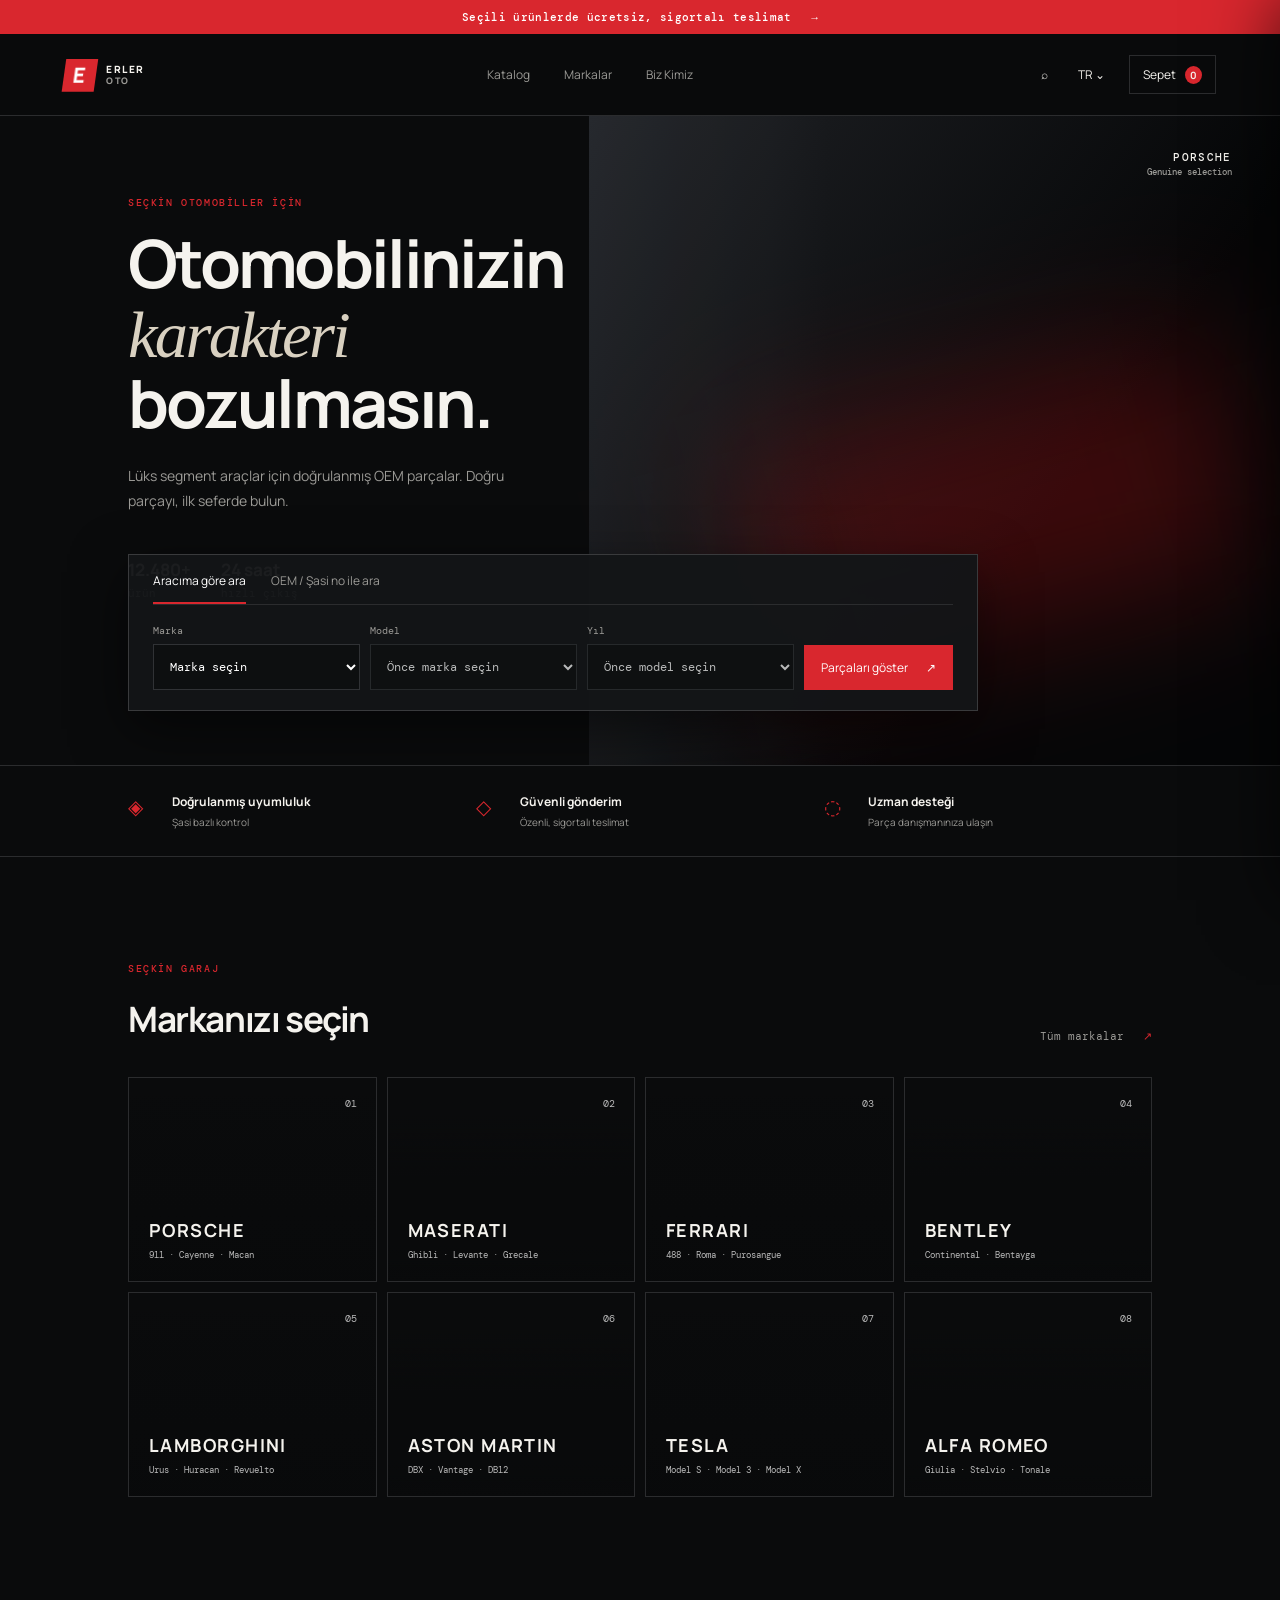
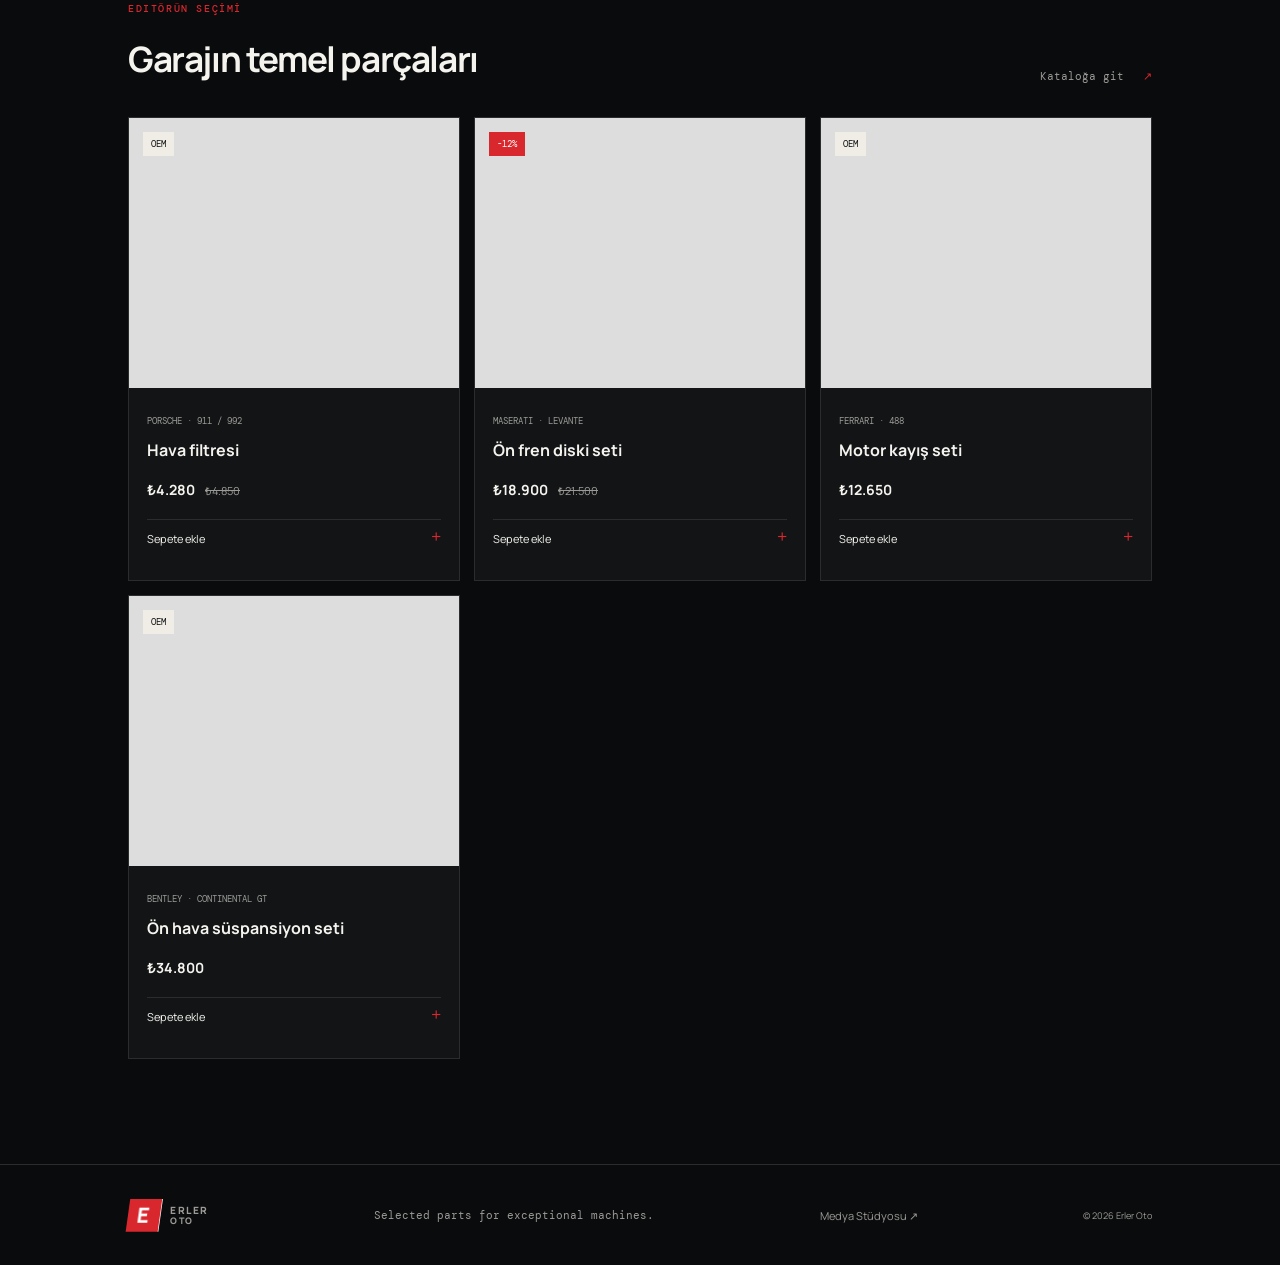
==== index.html @ f6315b4c "Initial Erler Oto website" ====
<!doctype html>
<html lang="tr">
<head>
  <meta charset="utf-8">
  <meta name="viewport" content="width=device-width, initial-scale=1">
  <title>Erler Oto | Lüks Yedek Parça</title>
  <meta name="description" content="Porsche, Maserati ve seçkin otomobiller için orijinal ve uyumlu yedek parçalar.">
  <link rel="icon" href="data:,">
  <link rel="preconnect" href="https://fonts.googleapis.com">
  <link rel="preconnect" href="https://fonts.gstatic.com" crossorigin>
  <link href="https://fonts.googleapis.com/css2?family=DM+Mono:wght@400;500&family=Manrope:wght@400;500;600;700;800&display=swap" rel="stylesheet">
  <link rel="stylesheet" href="styles.css">
</head>
<body>
  <div class="announcement">Seçili ürünlerde ücretsiz, sigortalı teslimat <span>→</span></div>
  <header class="site-header">
    <a class="logo" href="#top" aria-label="Erler Oto ana sayfa"><span>E</span><strong>ERLER<br><em>OTO</em></strong></a>
    <nav class="main-nav" aria-label="Ana menü">
      <a href="#catalog" data-page="catalog">Katalog</a><a href="#brands" data-page="brands">Markalar</a><a href="#why" data-page="about">Biz Kimiz</a>
    </nav>
    <div class="header-actions"><button class="icon-button" aria-label="Ara">⌕</button><button class="lang">TR <span>⌄</span></button><button class="cart" aria-label="Sepet">Sepet <b>0</b></button></div>
  </header>

  <main id="top">
    <section class="hero">
      <div class="hero-copy"><p class="eyebrow">SEÇKİN OTOMOBİLLER İÇİN</p><h1>Otomobilinizin<br><i>karakteri</i> bozulmasın.</h1><p class="hero-text">Lüks segment araçlar için doğrulanmış OEM parçalar. Doğru parçayı, ilk seferde bulun.</p><div class="hero-meta"><span><strong>12.480+</strong> ürün</span><span><strong>24 saat</strong> hızlı çıkış</span></div></div>
      <div class="hero-visual"><div class="hero-glow"></div><div class="hero-label">PORSCHE<br><small>Genuine selection</small></div></div>
      <div class="hero-search" id="search-panel"><div class="search-tabs"><button class="active" data-tab="vehicle">Aracıma göre ara</button><button data-tab="code">OEM / Şasi no ile ara</button></div><form id="vehicle-form" class="search-form"><label>Marka<select id="brand-select"><option value="">Marka seçin</option><option value="porsche">Porsche</option><option value="maserati">Maserati</option><option value="ferrari">Ferrari</option><option value="lamborghini">Lamborghini</option><option value="bentley">Bentley</option><option value="aston-martin">Aston Martin</option></select></label><label>Model<select id="model-select" disabled><option value="">Önce marka seçin</option></select></label><label>Yıl<select id="year-select" disabled><option value="">Önce model seçin</option></select></label><button class="primary" type="submit">Parçaları göster <span>↗</span></button></form><form id="code-form" class="search-form hidden"><label class="wide">OEM kodu veya şasi numarası<input placeholder="Örn. 9A1 615 123 A" autocomplete="off"></label><button class="primary" type="submit">Ara <span>↗</span></button></form><p class="form-message" aria-live="polite"></p></div>
    </section>

    <section class="trust-strip" id="why"><div><span class="trust-icon">◈</span><strong>Doğrulanmış uyumluluk</strong><small>Şasi bazlı kontrol</small></div><div><span class="trust-icon">◇</span><strong>Güvenli gönderim</strong><small>Özenli, sigortalı teslimat</small></div><div><span class="trust-icon">◌</span><strong>Uzman desteği</strong><small>Parça danışmanınıza ulaşın</small></div></section>

    <section class="section" id="brands"><div class="section-head"><div><p class="eyebrow">SEÇKİN GARAJ</p><h2>Markanızı seçin</h2></div><a class="text-link" href="#brands" data-page="brands">Tüm markalar <span>↗</span></a></div><div class="brand-grid"><a class="brand-card porsche" data-brand="porsche" href="#search-panel"><span>01</span><strong>PORSCHE</strong><small>911 · Cayenne · Macan</small></a><a class="brand-card maserati" data-brand="maserati" href="#search-panel"><span>02</span><strong>MASERATI</strong><small>Ghibli · Levante · Grecale</small></a><a class="brand-card ferrari" data-brand="ferrari" href="#search-panel"><span>03</span><strong>FERRARI</strong><small>488 · Roma · Purosangue</small></a><a class="brand-card bentley" data-brand="bentley" href="#search-panel"><span>04</span><strong>BENTLEY</strong><small>Continental · Bentayga</small></a><a class="brand-card lamborghini" data-brand="lamborghini" href="#search-panel"><span>05</span><strong>LAMBORGHINI</strong><small>Urus · Huracan · Revuelto</small></a><a class="brand-card aston-martin" data-brand="aston-martin" href="#search-panel"><span>06</span><strong>ASTON MARTIN</strong><small>DBX · Vantage · DB12</small></a><a class="brand-card tesla" data-brand="tesla" href="#search-panel"><span>07</span><strong>TESLA</strong><small>Model S · Model 3 · Model X</small></a><a class="brand-card alfa-romeo" data-brand="alfa-romeo" href="#search-panel"><span>08</span><strong>ALFA ROMEO</strong><small>Giulia · Stelvio · Tonale</small></a></div></section>

    <section class="section products" id="catalog"><div class="section-head"><div><p class="eyebrow">EDITÖRÜN SEÇİMİ</p><h2>Garajın temel parçaları</h2></div><a class="text-link" href="#catalog" data-page="catalog">Kataloğa git <span>↗</span></a></div><div class="product-grid"><article class="product-card" data-brand="porsche"><div class="product-image image-filter"><span class="product-tag">OEM</span></div><div class="product-info"><small>PORSCHE · 911 / 992</small><h3>Hava filtresi</h3><strong>₺4.280 <del>₺4.850</del></strong></div></article><article class="product-card" data-brand="maserati"><div class="product-image image-disc"><span class="product-tag sale">-12%</span></div><div class="product-info"><small>MASERATI · LEVANTE</small><h3>Ön fren diski seti</h3><strong>₺18.900 <del>₺21.500</del></strong></div></article><article class="product-card" data-brand="ferrari"><div class="product-image image-belt"><span class="product-tag">OEM</span></div><div class="product-info"><small>FERRARI · 488</small><h3>Motor kayış seti</h3><strong>₺12.650</strong></div></article><article class="product-card" data-brand="bentley"><div class="product-image image-bentley"><span class="product-tag">OEM</span></div><div class="product-info"><small>BENTLEY · CONTINENTAL GT</small><h3>Ön hava süspansiyon seti</h3><strong>₺34.800</strong></div></article></div></section>
  </main>
  <section class="page-view" id="page-view" aria-hidden="true"></section>
  <aside class="cart-drawer" aria-label="Sepet özeti" aria-hidden="true"><div class="drawer-head"><div><p class="eyebrow">SİPARİŞİNİZ</p><h2>Sepetiniz</h2></div><button class="close-cart" type="button" aria-label="Sepeti kapat">×</button></div><div class="cart-items"></div><div class="cart-empty">Sepetiniz henüz boş.</div><div class="cart-total"><span>Toplam</span><strong>₺0</strong></div><button class="checkout" type="button">Ödemeye geç <span>↗</span></button></aside>
  <div class="product-modal" aria-hidden="true"><div class="product-modal-card"><button class="close-modal" type="button" aria-label="Ürün detayını kapat">×</button><p class="eyebrow">ÜRÜN DETAYI</p><h2 class="modal-name"></h2><p class="modal-fit">OEM uyumlu · Şasi bazlı doğrulama</p><strong class="modal-price"></strong><button class="modal-add" type="button">Sepete ekle <span>+</span></button></div></div>
  <footer><a class="logo" href="#top"><span>E</span><strong>ERLER<br><em>OTO</em></strong></a><p>Selected parts for exceptional machines.</p><a href="fal-ai-studio.html">Medya Stüdyosu ↗</a><small>© 2026 Erler Oto</small></footer>
  <script src="script.js"></script>
</body>
</html>
---- styles.css ----
.media-studio{max-width:1180px;margin:0 auto;padding:110px 7vw 90px}.studio-intro{max-width:650px;margin-bottom:55px}.studio-intro h1{font-size:clamp(50px,7vw,90px);line-height:1;letter-spacing:-.06em;margin:0 0 25px}.studio-intro h1 i{font-family:Georgia,serif;font-weight:400;color:var(--warm)}.studio-intro>p:last-child{color:var(--muted);font-size:15px;line-height:1.8}.media-form{display:grid;grid-template-columns:1fr 1fr;gap:18px;padding:25px 0;border-top:1px solid var(--line);border-bottom:1px solid var(--line)}.media-form label{display:grid;gap:8px;color:var(--muted);font:10px 'DM Mono',monospace}.media-form label:nth-of-type(3){grid-column:1 / -1}.media-form select,.media-form input{background:#0d0f10;color:#fff;border:1px solid #303235;padding:14px;outline:none;font-size:12px}.media-form select:focus,.media-form input:focus{border-color:var(--red)}.media-form .primary{width:max-content}.generation-result{margin-top:55px;min-height:280px;border:1px solid var(--line);padding:25px;background:var(--surface)}.result-placeholder{color:var(--muted);font:11px 'DM Mono',monospace;min-height:190px;display:grid;place-items:center;text-align:center}.result-placeholder img{max-width:100%;max-height:500px;object-fit:contain}.result-placeholder p{color:var(--muted);font:10px 'DM Mono',monospace;line-height:1.7}@media(max-width:800px){.media-studio{padding:75px 6vw}.media-form{grid-template-columns:1fr}.media-form label:nth-of-type(3){grid-column:auto}.media-form .primary{width:100%}}
 .checkout-layout{display:grid;grid-template-columns:minmax(280px,560px) 260px;gap:70px;margin-top:55px}.checkout-form{display:grid;gap:18px}.checkout-form label{display:grid;gap:8px;color:var(--muted);font:10px 'DM Mono',monospace}.checkout-form input,.checkout-form textarea{width:100%;background:#0d0f10;color:#fff;border:1px solid #303235;padding:14px;outline:none;font:12px Manrope}.checkout-form textarea{min-height:125px;resize:vertical}.checkout-form input:focus,.checkout-form textarea:focus{border-color:var(--red)}.checkout-note{border-top:1px solid var(--line);padding-top:18px;color:var(--muted);font:11px 'DM Mono',monospace;line-height:1.7}.checkout-note strong{color:var(--ink);font:700 14px Manrope}.checkout-sum{display:block;margin-top:35px;font-size:18px!important}@media(max-width:800px){.checkout-layout{grid-template-columns:1fr;gap:35px}}
 .bentley:before{background-image:linear-gradient(0deg,#070809,transparent),url('https://images.unsplash.com/photo-1584345604476-8ec5e12e42dd?auto=format&fit=crop&w=800&q=85')}.lamborghini:before{background-image:linear-gradient(0deg,#070809,transparent),url('https://images.unsplash.com/photo-1544829099-b9a0c07fad1a?auto=format&fit=crop&w=800&q=85')}.aston-martin:before{background-image:linear-gradient(0deg,#070809,transparent),url('https://images.unsplash.com/photo-1552519507-da3b142c6e3d?auto=format&fit=crop&w=800&q=85')}.tesla:before{background-image:linear-gradient(0deg,#070809,transparent),url('https://images.unsplash.com/photo-1560958089-b8a1929cea89?auto=format&fit=crop&w=800&q=85')}.alfa-romeo:before{background-image:linear-gradient(0deg,#070809,transparent),url('https://images.unsplash.com/photo-1614200187524-dc4b892acf16?auto=format&fit=crop&w=800&q=85')}.image-bentley{background-image:url('https://images.unsplash.com/photo-1584345604476-8ec5e12e42dd?auto=format&fit=crop&w=800&q=85')}
 .page-view{position:fixed;inset:0;z-index:4;overflow:auto;background:var(--bg);opacity:0;pointer-events:none;transform:translateY(18px);transition:opacity .3s ease,transform .3s ease}.page-view.open{opacity:1;pointer-events:auto;transform:translateY(0)}.page-inner{max-width:1180px;margin:0 auto;padding:130px 7vw 90px}.back-home{background:transparent;border:0;color:var(--muted);font:11px 'DM Mono',monospace;padding:0;margin-bottom:70px;cursor:pointer}.back-home:hover{color:#fff}.page-inner h1{font-size:clamp(50px,7vw,92px);line-height:1;letter-spacing:-.06em;margin:0 0 24px}.page-inner h1 i{font-family:Georgia,serif;font-weight:400;color:var(--warm)}.page-lead{max-width:540px;color:var(--muted);font-size:15px;line-height:1.8;margin-bottom:60px}.catalog-toolbar{display:flex;align-items:center;gap:20px;border-top:1px solid var(--line);border-bottom:1px solid var(--line);padding:18px 0;margin:60px 0 28px;font:11px 'DM Mono',monospace;color:var(--muted)}.catalog-toolbar strong{color:var(--ink);margin-right:auto;font:700 14px Manrope}.filter-button{background:transparent;border:1px solid var(--line);color:var(--ink);padding:10px 14px;cursor:pointer}.catalog-grid{padding-bottom:20px}.page-brands{grid-template-columns:repeat(2,1fr)}.about-page{min-height:100%}.about-stats{display:flex;gap:80px;border-top:1px solid var(--line);padding-top:30px}.about-stats strong{font-size:35px}.about-stats small{display:block;color:var(--muted);font:10px 'DM Mono',monospace;margin-top:10px}@media(max-width:800px){.page-inner{padding:100px 6vw 60px}.back-home{margin-bottom:55px}.catalog-toolbar{gap:10px;flex-wrap:wrap}.catalog-toolbar strong{width:100%}.page-brands{grid-template-columns:1fr}.about-stats{gap:28px}.about-stats strong{font-size:24px}}
 .product-modal{position:fixed;inset:0;z-index:6;display:grid;place-items:center;background:#000b;opacity:0;pointer-events:none;transition:opacity .25s}.product-modal.open{opacity:1;pointer-events:auto}.product-modal-card{position:relative;width:min(430px,88vw);padding:35px;background:#17191b;border:1px solid #4b4c4e;box-shadow:0 25px 80px #000}.product-modal-card h2{font-size:30px;margin:10px 0}.modal-fit{color:var(--muted);font:11px 'DM Mono',monospace}.modal-price{display:block;font-size:20px;margin:30px 0}.close-modal{position:absolute;right:20px;top:17px;background:transparent;border:0;color:var(--ink);font-size:26px;cursor:pointer}.modal-add{width:100%;padding:14px;background:var(--red);border:0;color:#fff;text-align:left;cursor:pointer}.modal-add span{float:right;font-size:18px}
 .remove-item{grid-column:2;background:transparent;border:0;color:var(--red);font:10px 'DM Mono',monospace;padding:5px 0;text-align:right;cursor:pointer}.remove-item:hover{color:#fff}
 .add-to-cart{display:flex;justify-content:space-between;width:100%;margin-top:19px;padding:11px 0;background:transparent;border:0;border-top:1px solid var(--line);color:var(--ink);font-size:11px;text-align:left;cursor:pointer}.add-to-cart span{color:var(--red);font-size:18px;line-height:10px}.cart-drawer{position:fixed;z-index:5;right:0;top:0;height:100vh;width:min(420px,92vw);padding:35px 30px;background:#151719;border-left:1px solid #414244;box-shadow:-20px 0 70px #000b;transform:translateX(105%);transition:transform .35s ease}.cart-drawer.open{transform:translateX(0)}.drawer-head{display:flex;align-items:start;justify-content:space-between;border-bottom:1px solid var(--line);padding-bottom:20px}.drawer-head h2{margin:0;font-size:28px}.drawer-head .eyebrow{margin-bottom:10px}.close-cart{background:transparent;border:0;color:var(--ink);font-size:28px;cursor:pointer}.cart-items{display:grid;gap:0}.cart-item{display:flex;justify-content:space-between;gap:15px;padding:18px 0;border-bottom:1px solid var(--line);font-size:12px}.cart-item strong{white-space:nowrap}.cart-empty{color:var(--muted);font:11px 'DM Mono',monospace;padding:32px 0}.cart-total{display:flex;justify-content:space-between;border-top:1px solid #555;margin-top:28px;padding-top:20px;font-size:13px}.cart-total strong{font-size:18px}.checkout{width:100%;margin-top:22px;padding:15px;background:var(--red);border:0;color:#fff;text-align:left;cursor:pointer;font-size:12px}.checkout span{float:right;font-size:16px}
:root{--ink:#f5f3ee;--muted:#9b9a96;--line:#2b2c2e;--red:#d9272e;--bg:#0a0b0c;--surface:#121416;--warm:#d9d1c1}*{box-sizing:border-box}html{scroll-behavior:smooth}body{margin:0;background:var(--bg);color:var(--ink);font-family:Manrope, sans-serif}a{color:inherit;text-decoration:none}button,select,input{font:inherit}.announcement{background:var(--red);color:#fff;text-align:center;font:500 11px 'DM Mono',monospace;letter-spacing:.03em;padding:10px}.announcement span{margin-left:12px}.site-header{height:82px;display:flex;align-items:center;justify-content:space-between;padding:0 5vw;border-bottom:1px solid var(--line);position:sticky;top:0;background:rgba(10,11,12,.92);backdrop-filter:blur(14px);z-index:3}.logo{display:flex;align-items:center;gap:10px;font-size:10px;line-height:1.05;letter-spacing:.16em}.logo>span{display:grid;place-items:center;width:32px;height:32px;background:var(--red);font:800 21px Manrope;color:white;transform:skew(-8deg)}.logo strong{font-weight:800}.logo em{font-style:normal;color:var(--muted);font-size:9px}.main-nav{display:flex;gap:34px;color:var(--muted);font-size:12px}.main-nav a:hover,.text-link:hover{color:#fff}.header-actions{display:flex;align-items:center;gap:18px;font-size:12px}.icon-button,.lang{background:transparent;border:0;color:var(--ink);cursor:pointer}.cart{background:transparent;border:1px solid var(--line);color:var(--ink);padding:10px 13px;cursor:pointer}.cart b{background:var(--red);border-radius:50%;font-size:10px;margin-left:7px;padding:2px 5px}.hero{min-height:650px;display:grid;grid-template-columns:46% 54%;position:relative;overflow:hidden;border-bottom:1px solid var(--line)}.hero-copy{align-self:center;padding:70px 4vw 155px 10vw;z-index:1}.eyebrow{font:500 10px 'DM Mono',monospace;letter-spacing:.16em;color:var(--red);margin:0 0 20px}.hero h1{font-size:clamp(44px,5.2vw,78px);line-height:1.03;letter-spacing:-.04em;margin:0 0 25px;font-weight:700}.hero h1 i{font-family:Georgia,serif;font-weight:400;color:var(--warm)}.hero-text{max-width:390px;color:var(--muted);font-size:14px;line-height:1.8}.hero-meta{display:flex;gap:30px;margin-top:45px;font:11px 'DM Mono',monospace;color:var(--muted)}.hero-meta strong{display:block;color:var(--ink);font:700 17px Manrope;margin-bottom:5px}.hero-visual{background:linear-gradient(125deg,#202226,#050607 65%);position:relative;min-height:500px}.hero-visual:after{content:'';position:absolute;inset:0;background:linear-gradient(90deg,var(--bg),transparent 35%),url('https://images.unsplash.com/photo-1503376780353-7e6692767b70?auto=format&fit=crop&w=1400&q=85') center/cover;mix-blend-mode:screen;opacity:.7}.hero-glow{position:absolute;width:500px;height:250px;right:5%;bottom:20%;background:rgba(202,19,24,.28);filter:blur(70px);transform:rotate(-15deg)}.hero-label{position:absolute;z-index:1;top:34px;right:7%;font:500 11px 'DM Mono',monospace;letter-spacing:.12em;text-align:right}.hero-label small{color:var(--muted);font-size:9px;letter-spacing:0}.hero-search{position:absolute;z-index:2;left:10vw;bottom:54px;width:min(850px,80vw);background:rgba(19,21,23,.96);border:1px solid #393a3c;padding:0 24px 20px;box-shadow:0 18px 55px #0008}.search-tabs{display:flex;gap:25px;border-bottom:1px solid var(--line);margin-bottom:19px}.search-tabs button{background:transparent;border:0;border-bottom:2px solid transparent;color:var(--muted);padding:17px 0 13px;font-size:12px;cursor:pointer}.search-tabs button.active{border-color:var(--red);color:#fff}.search-form{display:flex;gap:10px;align-items:end}.search-form label{display:grid;gap:7px;color:var(--muted);font:10px 'DM Mono',monospace;flex:1}.search-form select,.search-form input{background:#0d0f10;color:#fff;border:1px solid #303235;padding:13px 12px;outline:none;font-size:12px}.search-form select:focus,.search-form input:focus{border-color:var(--red)}.search-form .wide{flex:1}.primary{border:0;background:var(--red);color:#fff;padding:14px 17px;font-size:12px;cursor:pointer;white-space:nowrap}.primary:hover{background:#ee353d}.primary span{margin-left:16px}.hidden{display:none}.form-message{position:absolute;bottom:2px;left:24px;color:var(--red);font:10px 'DM Mono',monospace}.trust-strip{display:grid;grid-template-columns:repeat(3,1fr);border-bottom:1px solid var(--line);padding:27px 10vw;gap:20px}.trust-strip>div{display:grid;grid-template-columns:34px 1fr;column-gap:10px}.trust-icon{grid-row:span 2;color:var(--red);font-size:20px}.trust-strip strong{font-size:12px}.trust-strip small{color:var(--muted);font-size:10px;margin-top:5px}.section{padding:105px 10vw}.section-head{display:flex;justify-content:space-between;align-items:end;margin-bottom:34px}.section h2{font-size:35px;letter-spacing:-.04em;margin:0}.text-link{font:11px 'DM Mono',monospace;color:var(--muted)}.text-link span{color:var(--red);margin-left:12px}.brand-grid{display:grid;grid-template-columns:repeat(4,1fr);gap:10px}.brand-card{height:205px;padding:20px;display:flex;flex-direction:column;justify-content:end;position:relative;overflow:hidden;border:1px solid var(--line);transition:transform .3s,border-color .3s}.brand-card:hover{transform:translateY(-5px);border-color:#777}.brand-card:before{content:'';position:absolute;inset:0;background-position:center;background-size:cover;opacity:.5;transition:transform .5s}.brand-card:hover:before{transform:scale(1.06)}.brand-card>*{position:relative}.brand-card span{position:absolute;top:19px;right:19px;font:10px 'DM Mono',monospace;color:#bbb}.brand-card strong{font-size:18px;letter-spacing:.08em}.brand-card small{font:9px 'DM Mono',monospace;color:#bbb;margin-top:7px}.porsche:before{background-image:linear-gradient(0deg,#070809,transparent),url('https://images.unsplash.com/photo-1611651338412-8403fa6e3599?auto=format&fit=crop&w=800&q=80')}.maserati:before{background-image:linear-gradient(0deg,#070809,transparent),url('https://images.unsplash.com/photo-1553440569-bcc63803a83d?auto=format&fit=crop&w=800&q=80')}.ferrari:before{background-image:linear-gradient(0deg,#070809,transparent),url('https://images.unsplash.com/photo-1592198084033-aade902d1aae?auto=format&fit=crop&w=800&q=80')}.bentley:before{background-image:linear-gradient(0deg,#070809,transparent),url('https://images.unsplash.com/photo-1563720223185-11003d516935?auto=format&fit=crop&w=800&q=80')}.products{padding-top:0}.product-grid{display:grid;grid-template-columns:repeat(3,1fr);gap:14px}.product-card{background:var(--surface);border:1px solid var(--line)}.product-image{height:270px;position:relative;background:#ddd center/cover}.image-filter{background-image:url('https://images.unsplash.com/photo-1635784063384-2d79c4be0c27?auto=format&fit=crop&w=800&q=80')}.image-disc{background-image:url('https://images.unsplash.com/photo-1486006920555-c77dcf18193c?auto=format&fit=crop&w=800&q=80')}.image-belt{background-image:url('https://images.unsplash.com/photo-1503736334956-4c8f8e92946d?auto=format&fit=crop&w=800&q=80')}.product-tag{position:absolute;top:14px;left:14px;background:#f0ede6;color:#111;padding:6px 8px;font:9px 'DM Mono',monospace}.product-tag.sale{background:var(--red);color:#fff}.product-info{padding:19px 18px 23px}.product-info small{font:9px 'DM Mono',monospace;color:var(--muted)}.product-info h3{font-size:16px;margin:10px 0 17px}.product-info strong{font-size:14px}.product-info del{color:var(--muted);font-size:11px;margin-left:7px;font-weight:400}footer{border-top:1px solid var(--line);display:flex;align-items:center;justify-content:space-between;padding:32px 10vw;color:var(--muted);font-size:11px}footer p{font:11px 'DM Mono',monospace}@media(max-width:800px){.main-nav{display:none}.site-header{padding:0 6vw}.hero{display:block;min-height:780px}.hero-visual{height:350px}.hero-copy{padding:70px 8vw 30px}.hero-search{left:6vw;bottom:30px;width:88vw}.search-form{flex-wrap:wrap}.search-form label{min-width:30%}.search-form .primary{width:100%}.trust-strip{padding:25px 6vw;grid-template-columns:1fr;gap:18px}.section{padding:70px 6vw}.section-head{align-items:start;gap:15px}.section h2{font-size:28px}.brand-grid{grid-template-columns:1fr 1fr}.brand-card{height:175px}.product-grid{grid-template-columns:1fr}.product-image{height:240px}footer{padding:28px 6vw;display:grid;gap:18px}.header-actions{gap:8px}.lang{display:none}}
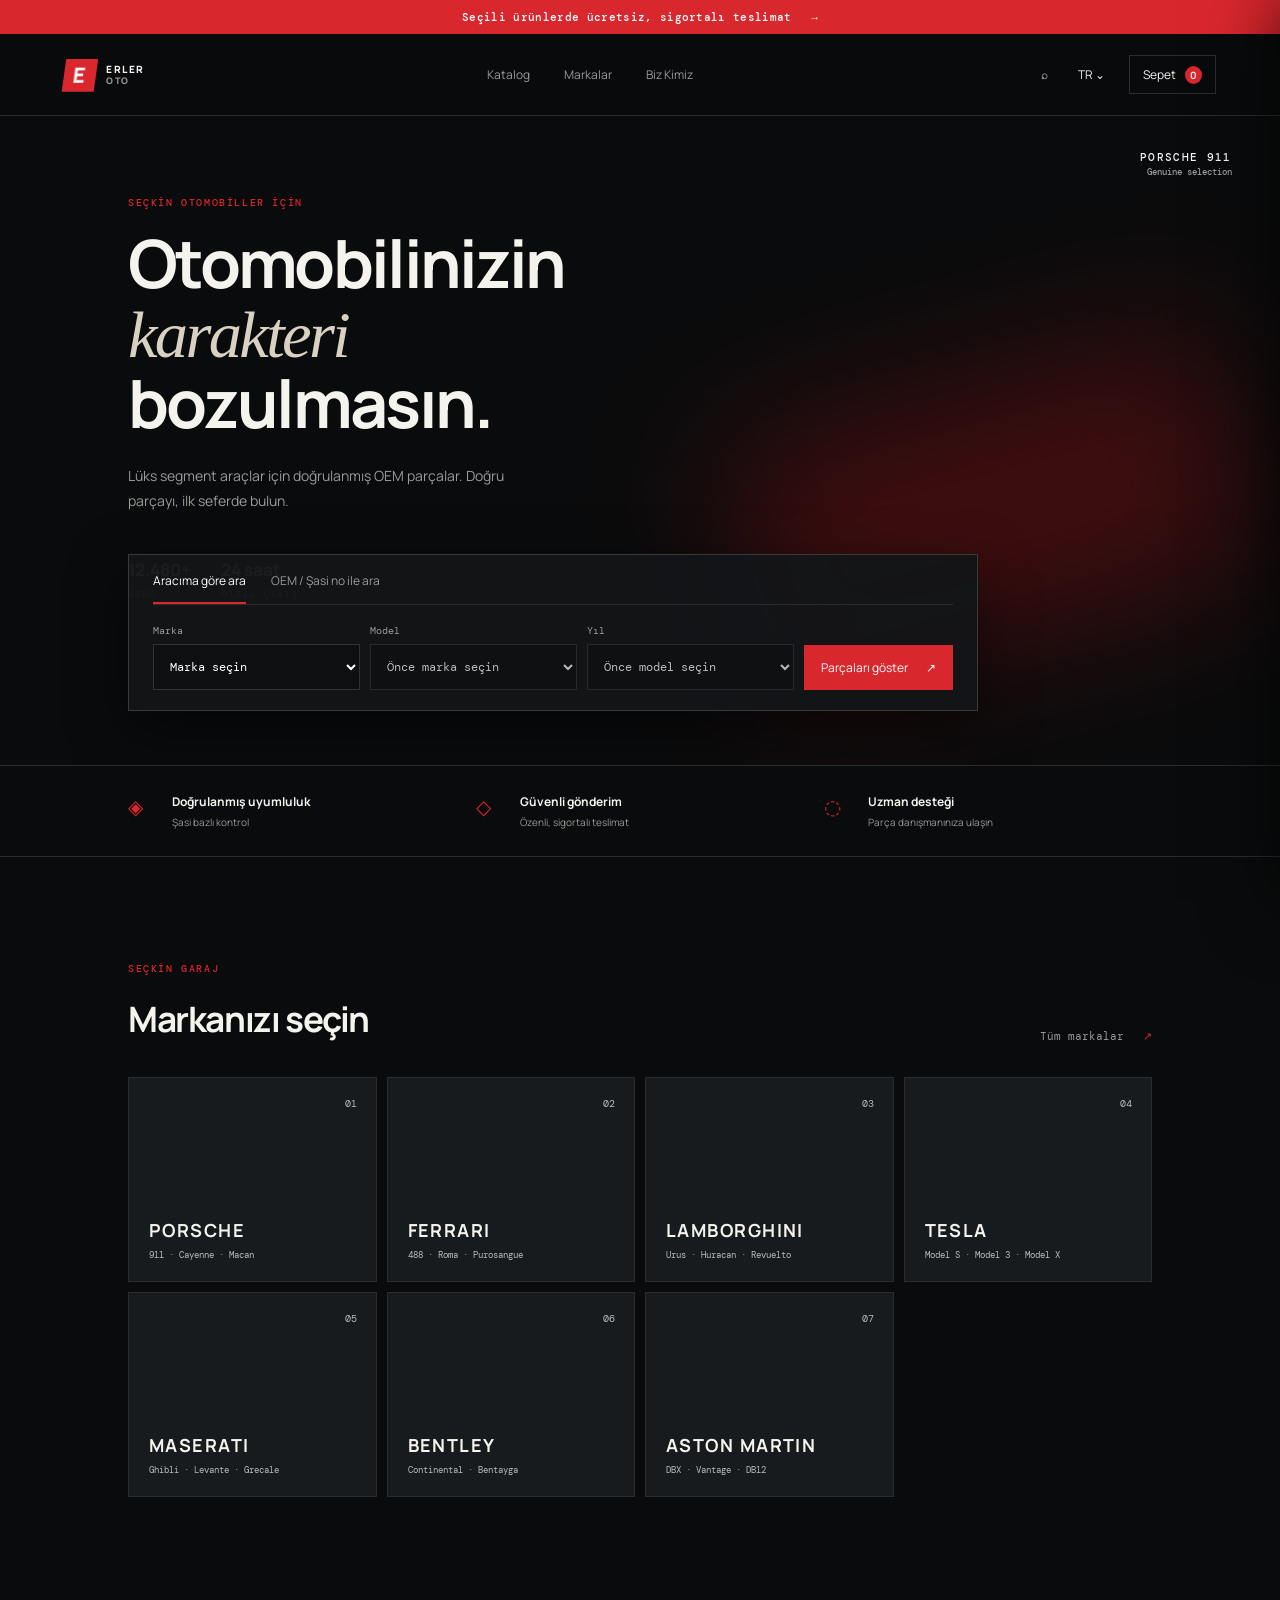
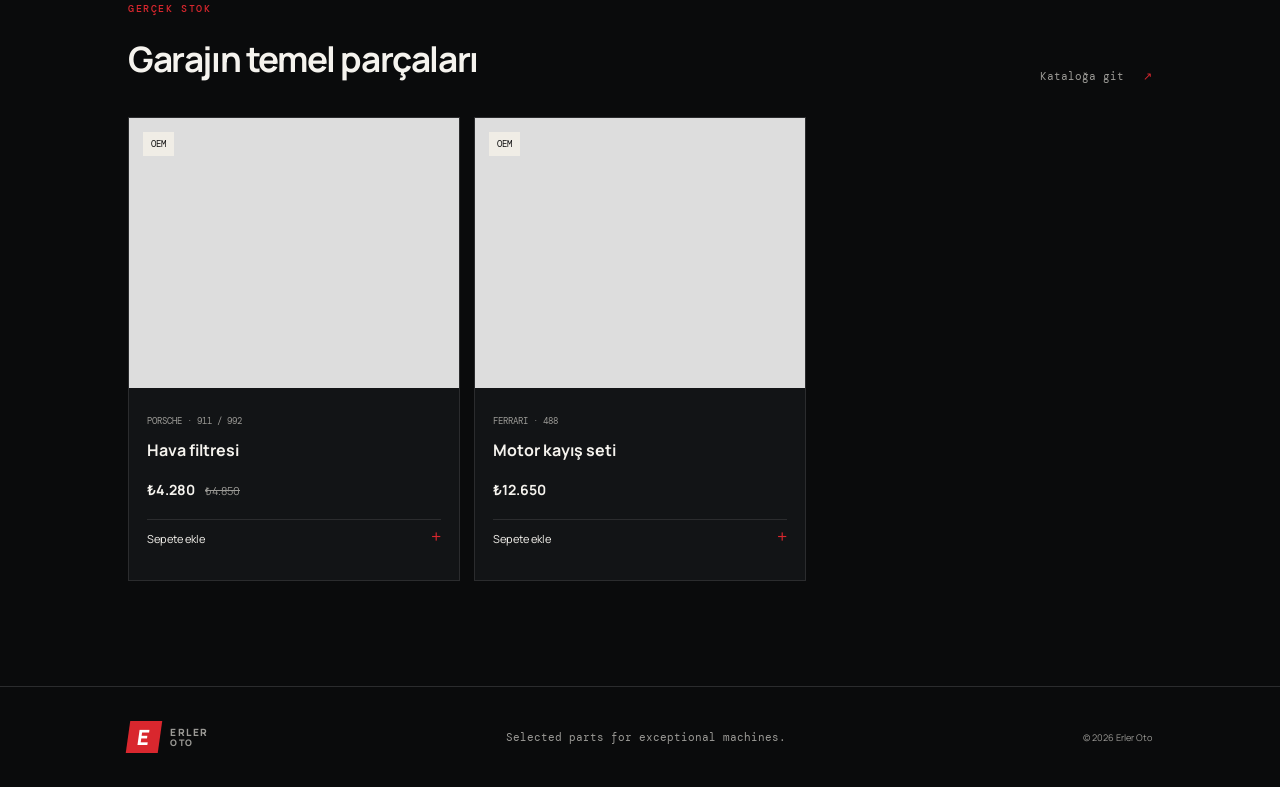
==== commit d6839554: "Update approved vehicle media and catalog" ====
--- a/index.html
+++ b/index.html
@@ -24,20 +24,20 @@
   <main id="top">
     <section class="hero">
       <div class="hero-copy"><p class="eyebrow">SEÇKİN OTOMOBİLLER İÇİN</p><h1>Otomobilinizin<br><i>karakteri</i> bozulmasın.</h1><p class="hero-text">Lüks segment araçlar için doğrulanmış OEM parçalar. Doğru parçayı, ilk seferde bulun.</p><div class="hero-meta"><span><strong>12.480+</strong> ürün</span><span><strong>24 saat</strong> hızlı çıkış</span></div></div>
-      <div class="hero-visual"><div class="hero-glow"></div><div class="hero-label">PORSCHE<br><small>Genuine selection</small></div></div>
-      <div class="hero-search" id="search-panel"><div class="search-tabs"><button class="active" data-tab="vehicle">Aracıma göre ara</button><button data-tab="code">OEM / Şasi no ile ara</button></div><form id="vehicle-form" class="search-form"><label>Marka<select id="brand-select"><option value="">Marka seçin</option><option value="porsche">Porsche</option><option value="maserati">Maserati</option><option value="ferrari">Ferrari</option><option value="lamborghini">Lamborghini</option><option value="bentley">Bentley</option><option value="aston-martin">Aston Martin</option></select></label><label>Model<select id="model-select" disabled><option value="">Önce marka seçin</option></select></label><label>Yıl<select id="year-select" disabled><option value="">Önce model seçin</option></select></label><button class="primary" type="submit">Parçaları göster <span>↗</span></button></form><form id="code-form" class="search-form hidden"><label class="wide">OEM kodu veya şasi numarası<input placeholder="Örn. 9A1 615 123 A" autocomplete="off"></label><button class="primary" type="submit">Ara <span>↗</span></button></form><p class="form-message" aria-live="polite"></p></div>
+      <div class="hero-visual vehicle-media" data-media="assets/vehicles/porsche-911.jpg" data-media-label="Porsche 911 görseli"><div class="hero-glow"></div><div class="hero-label">PORSCHE 911<br><small>Genuine selection</small></div></div>
+      <div class="hero-search" id="search-panel"><div class="search-tabs"><button class="active" data-tab="vehicle">Aracıma göre ara</button><button data-tab="code">OEM / Şasi no ile ara</button></div><form id="vehicle-form" class="search-form"><label>Marka<select id="brand-select"><option value="">Marka seçin</option><option value="porsche">Porsche</option><option value="ferrari">Ferrari</option><option value="lamborghini">Lamborghini</option><option value="tesla">Tesla</option><option value="maserati">Maserati</option><option value="bentley">Bentley</option><option value="aston-martin">Aston Martin</option></select></label><label>Model<select id="model-select" disabled><option value="">Önce marka seçin</option></select></label><label>Yıl<select id="year-select" disabled><option value="">Önce model seçin</option></select></label><button class="primary" type="submit">Parçaları göster <span>↗</span></button></form><form id="code-form" class="search-form hidden"><label class="wide">OEM kodu veya şasi numarası<input placeholder="Örn. 9A1 615 123 A" autocomplete="off"></label><button class="primary" type="submit">Ara <span>↗</span></button></form><p class="form-message" aria-live="polite"></p></div>
     </section>
 
     <section class="trust-strip" id="why"><div><span class="trust-icon">◈</span><strong>Doğrulanmış uyumluluk</strong><small>Şasi bazlı kontrol</small></div><div><span class="trust-icon">◇</span><strong>Güvenli gönderim</strong><small>Özenli, sigortalı teslimat</small></div><div><span class="trust-icon">◌</span><strong>Uzman desteği</strong><small>Parça danışmanınıza ulaşın</small></div></section>
 
-    <section class="section" id="brands"><div class="section-head"><div><p class="eyebrow">SEÇKİN GARAJ</p><h2>Markanızı seçin</h2></div><a class="text-link" href="#brands" data-page="brands">Tüm markalar <span>↗</span></a></div><div class="brand-grid"><a class="brand-card porsche" data-brand="porsche" href="#search-panel"><span>01</span><strong>PORSCHE</strong><small>911 · Cayenne · Macan</small></a><a class="brand-card maserati" data-brand="maserati" href="#search-panel"><span>02</span><strong>MASERATI</strong><small>Ghibli · Levante · Grecale</small></a><a class="brand-card ferrari" data-brand="ferrari" href="#search-panel"><span>03</span><strong>FERRARI</strong><small>488 · Roma · Purosangue</small></a><a class="brand-card bentley" data-brand="bentley" href="#search-panel"><span>04</span><strong>BENTLEY</strong><small>Continental · Bentayga</small></a><a class="brand-card lamborghini" data-brand="lamborghini" href="#search-panel"><span>05</span><strong>LAMBORGHINI</strong><small>Urus · Huracan · Revuelto</small></a><a class="brand-card aston-martin" data-brand="aston-martin" href="#search-panel"><span>06</span><strong>ASTON MARTIN</strong><small>DBX · Vantage · DB12</small></a><a class="brand-card tesla" data-brand="tesla" href="#search-panel"><span>07</span><strong>TESLA</strong><small>Model S · Model 3 · Model X</small></a><a class="brand-card alfa-romeo" data-brand="alfa-romeo" href="#search-panel"><span>08</span><strong>ALFA ROMEO</strong><small>Giulia · Stelvio · Tonale</small></a></div></section>
+    <section class="section" id="brands"><div class="section-head"><div><p class="eyebrow">SEÇKİN GARAJ</p><h2>Markanızı seçin</h2></div><a class="text-link" href="#brands" data-page="brands">Tüm markalar <span>↗</span></a></div><div class="brand-grid"><a class="brand-card porsche vehicle-media" data-brand="porsche" data-media="assets/vehicles/porsche-911.jpg" data-media-label="Porsche araç görseli" href="#search-panel"><span>01</span><strong>PORSCHE</strong><small>911 · Cayenne · Macan</small></a><a class="brand-card ferrari vehicle-media" data-brand="ferrari" data-media="assets/vehicles/ferrari-488.jpg" data-media-label="Ferrari araç görseli" href="#search-panel"><span>02</span><strong>FERRARI</strong><small>488 · Roma · Purosangue</small></a><a class="brand-card lamborghini vehicle-media" data-brand="lamborghini" data-media="assets/vehicles/lamborghini-urus.jpg" data-media-label="Lamborghini araç görseli" href="#search-panel"><span>03</span><strong>LAMBORGHINI</strong><small>Urus · Huracan · Revuelto</small></a><a class="brand-card tesla vehicle-media" data-brand="tesla" data-media="assets/vehicles/tesla-model-s.jpg" data-media-label="Tesla araç görseli" href="#search-panel"><span>04</span><strong>TESLA</strong><small>Model S · Model 3 · Model X</small></a><a class="brand-card maserati vehicle-media" data-brand="maserati" data-media="https://images.unsplash.com/photo-1553440569-bcc63803a83d?auto=format&fit=crop&w=1200&q=85" data-media-label="Maserati Levante araç görseli" href="#search-panel"><span>05</span><strong>MASERATI</strong><small>Ghibli · Levante · Grecale</small></a><a class="brand-card bentley vehicle-media" data-brand="bentley" data-media="https://images.unsplash.com/photo-1563720223185-11003d516935?auto=format&fit=crop&w=1200&q=85" data-media-label="Bentley Continental GT araç görseli" href="#search-panel"><span>06</span><strong>BENTLEY</strong><small>Continental · Bentayga</small></a><a class="brand-card aston-martin vehicle-media" data-brand="aston-martin" data-media="https://images.unsplash.com/photo-1552519507-da3b142c6e3d?auto=format&fit=crop&w=1200&q=85" data-media-label="Aston Martin DBX araç görseli" href="#search-panel"><span>07</span><strong>ASTON MARTIN</strong><small>DBX · Vantage · DB12</small></a></div></section>
 
-    <section class="section products" id="catalog"><div class="section-head"><div><p class="eyebrow">EDITÖRÜN SEÇİMİ</p><h2>Garajın temel parçaları</h2></div><a class="text-link" href="#catalog" data-page="catalog">Kataloğa git <span>↗</span></a></div><div class="product-grid"><article class="product-card" data-brand="porsche"><div class="product-image image-filter"><span class="product-tag">OEM</span></div><div class="product-info"><small>PORSCHE · 911 / 992</small><h3>Hava filtresi</h3><strong>₺4.280 <del>₺4.850</del></strong></div></article><article class="product-card" data-brand="maserati"><div class="product-image image-disc"><span class="product-tag sale">-12%</span></div><div class="product-info"><small>MASERATI · LEVANTE</small><h3>Ön fren diski seti</h3><strong>₺18.900 <del>₺21.500</del></strong></div></article><article class="product-card" data-brand="ferrari"><div class="product-image image-belt"><span class="product-tag">OEM</span></div><div class="product-info"><small>FERRARI · 488</small><h3>Motor kayış seti</h3><strong>₺12.650</strong></div></article><article class="product-card" data-brand="bentley"><div class="product-image image-bentley"><span class="product-tag">OEM</span></div><div class="product-info"><small>BENTLEY · CONTINENTAL GT</small><h3>Ön hava süspansiyon seti</h3><strong>₺34.800</strong></div></article></div></section>
+    <section class="section products" id="catalog"><div class="section-head"><div><p class="eyebrow">GERÇEK STOK</p><h2>Garajın temel parçaları</h2></div><a class="text-link" href="#catalog" data-page="catalog">Kataloğa git <span>↗</span></a></div><div class="product-grid"><article class="product-card" data-brand="porsche"><div class="product-image part-media" data-media="assets/parts/porsche-911-air-filter.jpg" data-media-label="Porsche 911 hava filtresi görseli"><span class="product-tag">OEM</span></div><div class="product-info"><small>PORSCHE · 911 / 992</small><h3>Hava filtresi</h3><strong>₺4.280 <del>₺4.850</del></strong></div></article><article class="product-card" data-brand="ferrari"><div class="product-image part-media" data-media="assets/parts/ferrari-488-engine-belt-kit.jpg" data-media-label="Ferrari 488 motor kayış seti görseli"><span class="product-tag">OEM</span></div><div class="product-info"><small>FERRARI · 488</small><h3>Motor kayış seti</h3><strong>₺12.650</strong></div></article></div></section>
   </main>
   <section class="page-view" id="page-view" aria-hidden="true"></section>
   <aside class="cart-drawer" aria-label="Sepet özeti" aria-hidden="true"><div class="drawer-head"><div><p class="eyebrow">SİPARİŞİNİZ</p><h2>Sepetiniz</h2></div><button class="close-cart" type="button" aria-label="Sepeti kapat">×</button></div><div class="cart-items"></div><div class="cart-empty">Sepetiniz henüz boş.</div><div class="cart-total"><span>Toplam</span><strong>₺0</strong></div><button class="checkout" type="button">Ödemeye geç <span>↗</span></button></aside>
   <div class="product-modal" aria-hidden="true"><div class="product-modal-card"><button class="close-modal" type="button" aria-label="Ürün detayını kapat">×</button><p class="eyebrow">ÜRÜN DETAYI</p><h2 class="modal-name"></h2><p class="modal-fit">OEM uyumlu · Şasi bazlı doğrulama</p><strong class="modal-price"></strong><button class="modal-add" type="button">Sepete ekle <span>+</span></button></div></div>
-  <footer><a class="logo" href="#top"><span>E</span><strong>ERLER<br><em>OTO</em></strong></a><p>Selected parts for exceptional machines.</p><a href="fal-ai-studio.html">Medya Stüdyosu ↗</a><small>© 2026 Erler Oto</small></footer>
+  <footer><a class="logo" href="#top"><span>E</span><strong>ERLER<br><em>OTO</em></strong></a><p>Selected parts for exceptional machines.</p><small>© 2026 Erler Oto</small></footer>
   <script src="script.js"></script>
 </body>
 </html>
--- a/styles.css
+++ b/styles.css
@@ -1,3 +1,4 @@
+ .vehicle-media,.part-media{background-image:none!important;background-color:#181b1e;background-position:center;background-size:cover}.vehicle-media.media-ready,.part-media.media-ready{background-image:var(--media-image)!important}.vehicle-media:before{content:'';position:absolute;inset:0;z-index:0;background:linear-gradient(180deg,rgba(7,8,9,.12) 0%,rgba(7,8,9,.2) 42%,rgba(7,8,9,.94) 100%)!important;pointer-events:none}.vehicle-media>*{z-index:1}.media-missing:after,.media-missing:before{content:none!important;display:none!important}
  .media-studio{max-width:1180px;margin:0 auto;padding:110px 7vw 90px}.studio-intro{max-width:650px;margin-bottom:55px}.studio-intro h1{font-size:clamp(50px,7vw,90px);line-height:1;letter-spacing:-.06em;margin:0 0 25px}.studio-intro h1 i{font-family:Georgia,serif;font-weight:400;color:var(--warm)}.studio-intro>p:last-child{color:var(--muted);font-size:15px;line-height:1.8}.media-form{display:grid;grid-template-columns:1fr 1fr;gap:18px;padding:25px 0;border-top:1px solid var(--line);border-bottom:1px solid var(--line)}.media-form label{display:grid;gap:8px;color:var(--muted);font:10px 'DM Mono',monospace}.media-form label:nth-of-type(3){grid-column:1 / -1}.media-form select,.media-form input{background:#0d0f10;color:#fff;border:1px solid #303235;padding:14px;outline:none;font-size:12px}.media-form select:focus,.media-form input:focus{border-color:var(--red)}.media-form .primary{width:max-content}.generation-result{margin-top:55px;min-height:280px;border:1px solid var(--line);padding:25px;background:var(--surface)}.result-placeholder{color:var(--muted);font:11px 'DM Mono',monospace;min-height:190px;display:grid;place-items:center;text-align:center}.result-placeholder img{max-width:100%;max-height:500px;object-fit:contain}.result-placeholder p{color:var(--muted);font:10px 'DM Mono',monospace;line-height:1.7}@media(max-width:800px){.media-studio{padding:75px 6vw}.media-form{grid-template-columns:1fr}.media-form label:nth-of-type(3){grid-column:auto}.media-form .primary{width:100%}}
  .checkout-layout{display:grid;grid-template-columns:minmax(280px,560px) 260px;gap:70px;margin-top:55px}.checkout-form{display:grid;gap:18px}.checkout-form label{display:grid;gap:8px;color:var(--muted);font:10px 'DM Mono',monospace}.checkout-form input,.checkout-form textarea{width:100%;background:#0d0f10;color:#fff;border:1px solid #303235;padding:14px;outline:none;font:12px Manrope}.checkout-form textarea{min-height:125px;resize:vertical}.checkout-form input:focus,.checkout-form textarea:focus{border-color:var(--red)}.checkout-note{border-top:1px solid var(--line);padding-top:18px;color:var(--muted);font:11px 'DM Mono',monospace;line-height:1.7}.checkout-note strong{color:var(--ink);font:700 14px Manrope}.checkout-sum{display:block;margin-top:35px;font-size:18px!important}@media(max-width:800px){.checkout-layout{grid-template-columns:1fr;gap:35px}}
  .bentley:before{background-image:linear-gradient(0deg,#070809,transparent),url('https://images.unsplash.com/photo-1584345604476-8ec5e12e42dd?auto=format&fit=crop&w=800&q=85')}.lamborghini:before{background-image:linear-gradient(0deg,#070809,transparent),url('https://images.unsplash.com/photo-1544829099-b9a0c07fad1a?auto=format&fit=crop&w=800&q=85')}.aston-martin:before{background-image:linear-gradient(0deg,#070809,transparent),url('https://images.unsplash.com/photo-1552519507-da3b142c6e3d?auto=format&fit=crop&w=800&q=85')}.tesla:before{background-image:linear-gradient(0deg,#070809,transparent),url('https://images.unsplash.com/photo-1560958089-b8a1929cea89?auto=format&fit=crop&w=800&q=85')}.alfa-romeo:before{background-image:linear-gradient(0deg,#070809,transparent),url('https://images.unsplash.com/photo-1614200187524-dc4b892acf16?auto=format&fit=crop&w=800&q=85')}.image-bentley{background-image:url('https://images.unsplash.com/photo-1584345604476-8ec5e12e42dd?auto=format&fit=crop&w=800&q=85')}
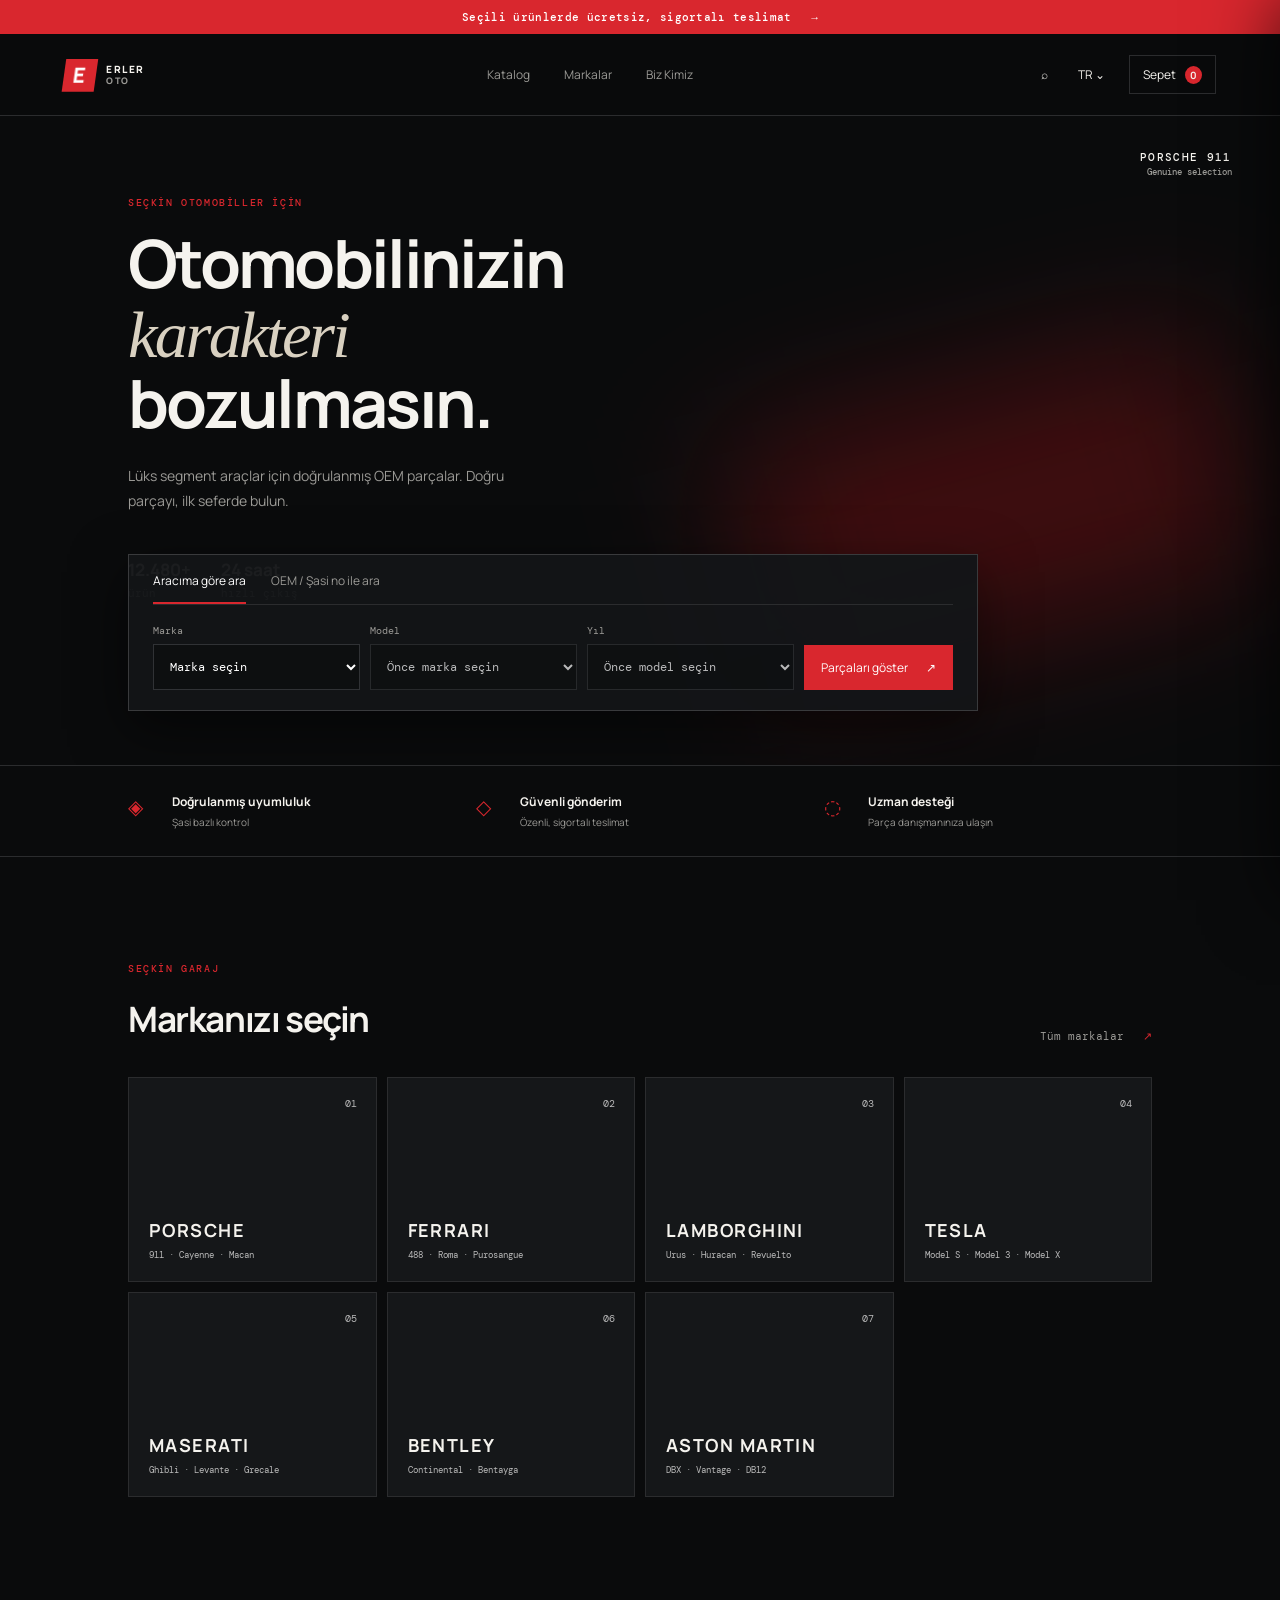
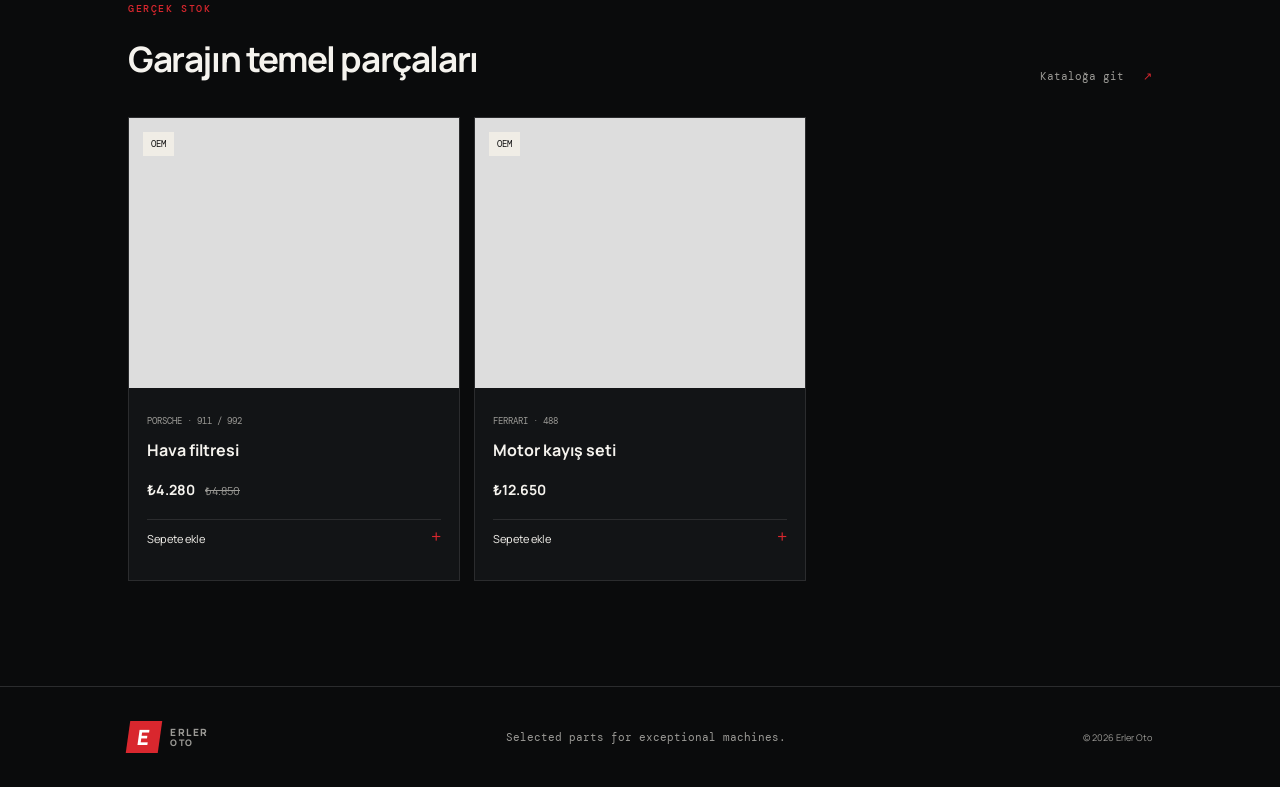
==== commit 11f28f95: "Unify vehicle card visual theme" ====
--- a/index.html
+++ b/index.html
@@ -10,6 +10,11 @@
   <link rel="preconnect" href="https://fonts.gstatic.com" crossorigin>
   <link href="https://fonts.googleapis.com/css2?family=DM+Mono:wght@400;500&family=Manrope:wght@400;500;600;700;800&display=swap" rel="stylesheet">
   <link rel="stylesheet" href="styles.css">
+  <style>
+    .brand-card.vehicle-media { background-image: var(--media-image) !important; background-color: #151719 !important; background-position: center; background-size: cover; background-repeat: no-repeat; }
+    .brand-card.vehicle-media::before { content: ''; position: absolute; inset: 0; z-index: 0; opacity: 1; background-image: linear-gradient(180deg, rgba(7, 8, 9, .08) 0%, rgba(7, 8, 9, .18) 42%, rgba(7, 8, 9, .92) 100%) !important; background-position: center; background-size: cover; background-repeat: no-repeat; filter: none; transition: transform .5s; }
+    .brand-card.vehicle-media:hover::before { transform: scale(1.06); }
+  </style>
 </head>
 <body>
   <div class="announcement">Seçili ürünlerde ücretsiz, sigortalı teslimat <span>→</span></div>
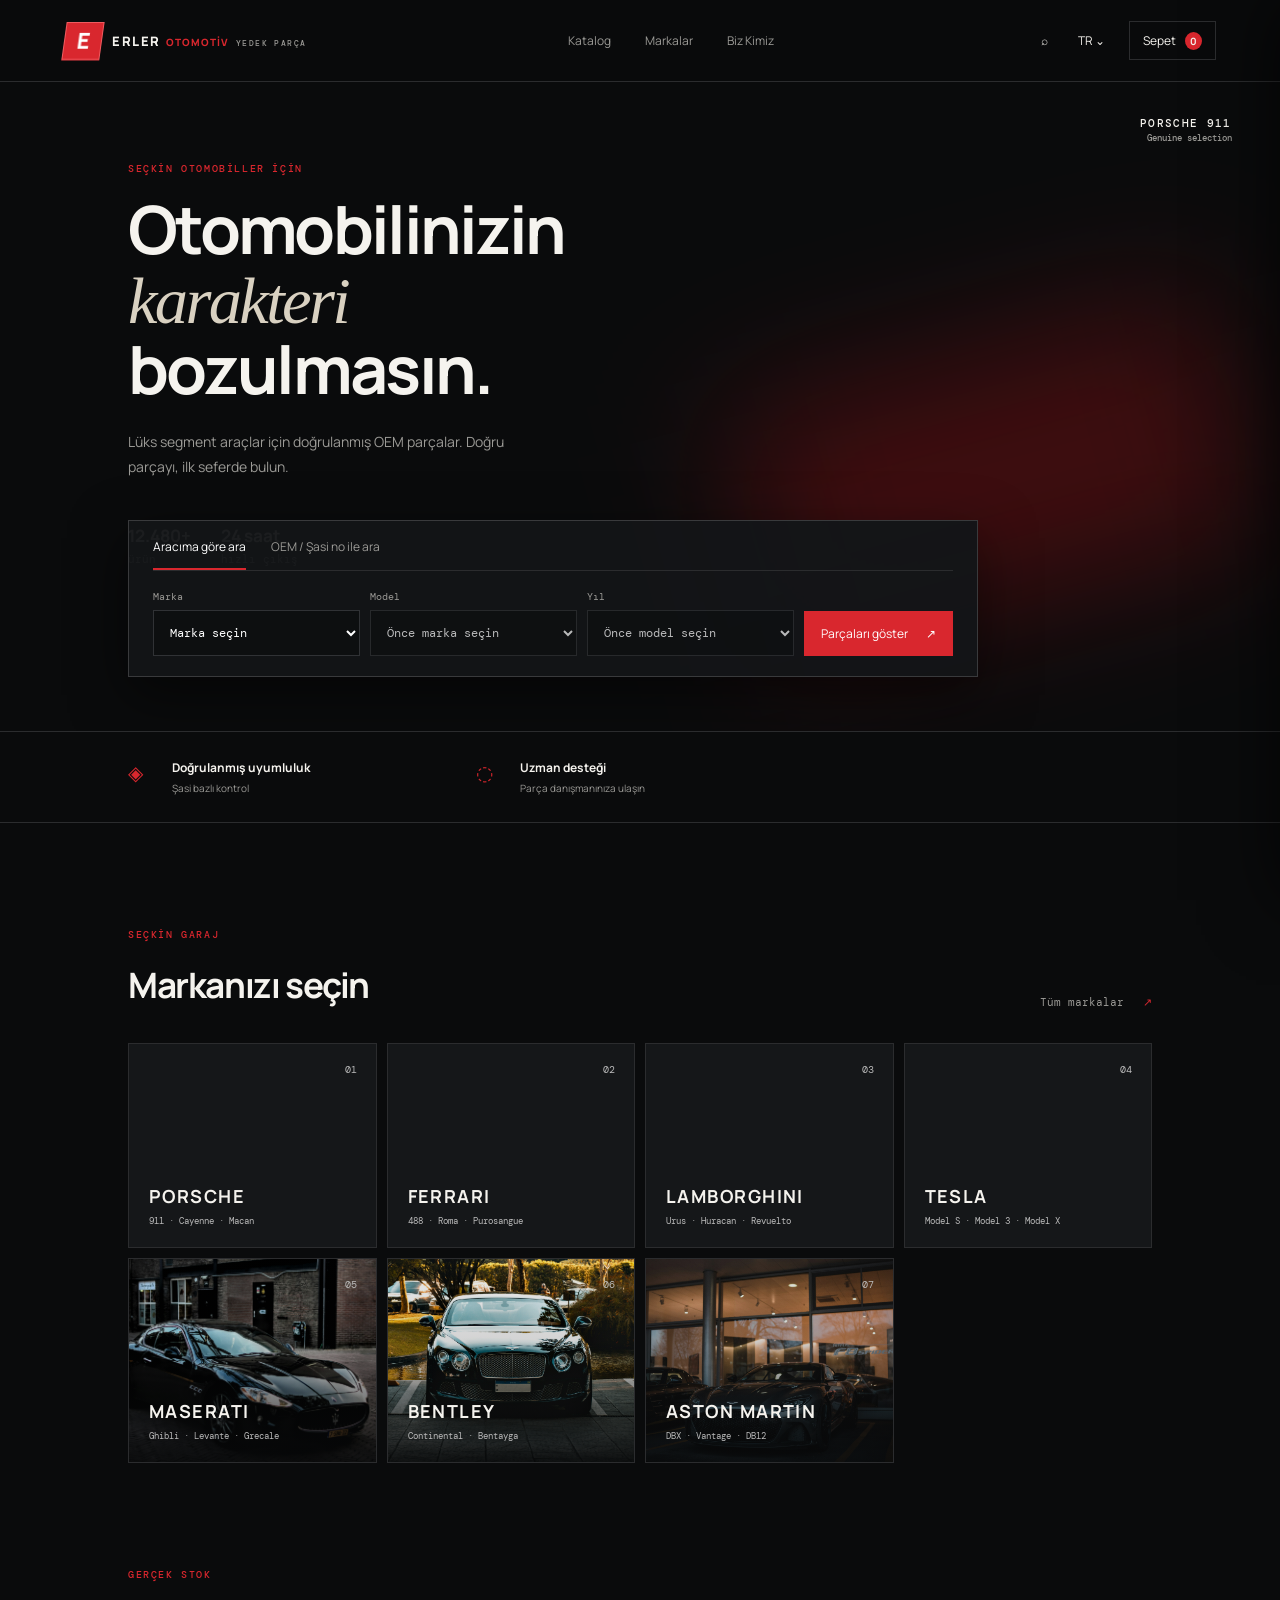
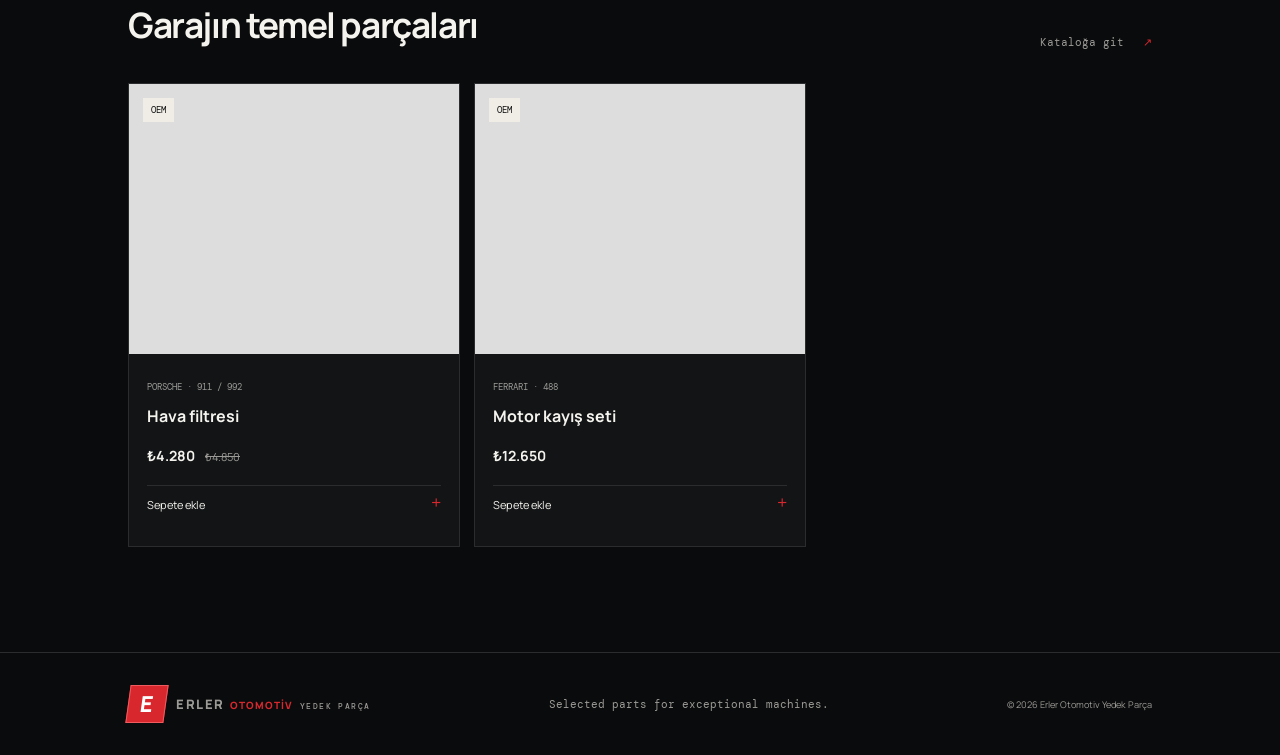
==== commit 00dd00d2: "Update business branding and remove unsupported delivery claims" ====
--- a/index.html
+++ b/index.html
@@ -3,8 +3,8 @@
 <head>
   <meta charset="utf-8">
   <meta name="viewport" content="width=device-width, initial-scale=1">
-  <title>Erler Oto | Lüks Yedek Parça</title>
-  <meta name="description" content="Porsche, Maserati ve seçkin otomobiller için orijinal ve uyumlu yedek parçalar.">
+  <title>Erler Otomotiv Yedek Parça | Lüks Araç Parçaları</title>
+  <meta name="description" content="Erler Otomotiv Yedek Parça: seçkin otomobiller için doğrulanmış yedek parçalar.">
   <link rel="icon" href="data:,">
   <link rel="preconnect" href="https://fonts.googleapis.com">
   <link rel="preconnect" href="https://fonts.gstatic.com" crossorigin>
@@ -17,9 +17,8 @@
   </style>
 </head>
 <body>
-  <div class="announcement">Seçili ürünlerde ücretsiz, sigortalı teslimat <span>→</span></div>
   <header class="site-header">
-    <a class="logo" href="#top" aria-label="Erler Oto ana sayfa"><span>E</span><strong>ERLER<br><em>OTO</em></strong></a>
+    <a class="logo" href="#top" aria-label="Erler Otomotiv Yedek Parça ana sayfa"><span class="logo-mark">E</span><strong>ERLER <em>OTOMOTİV</em><small>YEDEK PARÇA</small></strong></a>
     <nav class="main-nav" aria-label="Ana menü">
       <a href="#catalog" data-page="catalog">Katalog</a><a href="#brands" data-page="brands">Markalar</a><a href="#why" data-page="about">Biz Kimiz</a>
     </nav>
@@ -33,7 +32,7 @@
       <div class="hero-search" id="search-panel"><div class="search-tabs"><button class="active" data-tab="vehicle">Aracıma göre ara</button><button data-tab="code">OEM / Şasi no ile ara</button></div><form id="vehicle-form" class="search-form"><label>Marka<select id="brand-select"><option value="">Marka seçin</option><option value="porsche">Porsche</option><option value="ferrari">Ferrari</option><option value="lamborghini">Lamborghini</option><option value="tesla">Tesla</option><option value="maserati">Maserati</option><option value="bentley">Bentley</option><option value="aston-martin">Aston Martin</option></select></label><label>Model<select id="model-select" disabled><option value="">Önce marka seçin</option></select></label><label>Yıl<select id="year-select" disabled><option value="">Önce model seçin</option></select></label><button class="primary" type="submit">Parçaları göster <span>↗</span></button></form><form id="code-form" class="search-form hidden"><label class="wide">OEM kodu veya şasi numarası<input placeholder="Örn. 9A1 615 123 A" autocomplete="off"></label><button class="primary" type="submit">Ara <span>↗</span></button></form><p class="form-message" aria-live="polite"></p></div>
     </section>
 
-    <section class="trust-strip" id="why"><div><span class="trust-icon">◈</span><strong>Doğrulanmış uyumluluk</strong><small>Şasi bazlı kontrol</small></div><div><span class="trust-icon">◇</span><strong>Güvenli gönderim</strong><small>Özenli, sigortalı teslimat</small></div><div><span class="trust-icon">◌</span><strong>Uzman desteği</strong><small>Parça danışmanınıza ulaşın</small></div></section>
+    <section class="trust-strip" id="why"><div><span class="trust-icon">◈</span><strong>Doğrulanmış uyumluluk</strong><small>Şasi bazlı kontrol</small></div><div><span class="trust-icon">◌</span><strong>Uzman desteği</strong><small>Parça danışmanınıza ulaşın</small></div></section>
 
     <section class="section" id="brands"><div class="section-head"><div><p class="eyebrow">SEÇKİN GARAJ</p><h2>Markanızı seçin</h2></div><a class="text-link" href="#brands" data-page="brands">Tüm markalar <span>↗</span></a></div><div class="brand-grid"><a class="brand-card porsche vehicle-media" data-brand="porsche" data-media="assets/vehicles/porsche-911.jpg" data-media-label="Porsche araç görseli" href="#search-panel"><span>01</span><strong>PORSCHE</strong><small>911 · Cayenne · Macan</small></a><a class="brand-card ferrari vehicle-media" data-brand="ferrari" data-media="assets/vehicles/ferrari-488.jpg" data-media-label="Ferrari araç görseli" href="#search-panel"><span>02</span><strong>FERRARI</strong><small>488 · Roma · Purosangue</small></a><a class="brand-card lamborghini vehicle-media" data-brand="lamborghini" data-media="assets/vehicles/lamborghini-urus.jpg" data-media-label="Lamborghini araç görseli" href="#search-panel"><span>03</span><strong>LAMBORGHINI</strong><small>Urus · Huracan · Revuelto</small></a><a class="brand-card tesla vehicle-media" data-brand="tesla" data-media="assets/vehicles/tesla-model-s.jpg" data-media-label="Tesla araç görseli" href="#search-panel"><span>04</span><strong>TESLA</strong><small>Model S · Model 3 · Model X</small></a><a class="brand-card maserati vehicle-media" data-brand="maserati" data-media="https://images.unsplash.com/photo-1553440569-bcc63803a83d?auto=format&fit=crop&w=1200&q=85" data-media-label="Maserati Levante araç görseli" href="#search-panel"><span>05</span><strong>MASERATI</strong><small>Ghibli · Levante · Grecale</small></a><a class="brand-card bentley vehicle-media" data-brand="bentley" data-media="https://images.unsplash.com/photo-1563720223185-11003d516935?auto=format&fit=crop&w=1200&q=85" data-media-label="Bentley Continental GT araç görseli" href="#search-panel"><span>06</span><strong>BENTLEY</strong><small>Continental · Bentayga</small></a><a class="brand-card aston-martin vehicle-media" data-brand="aston-martin" data-media="https://images.unsplash.com/photo-1552519507-da3b142c6e3d?auto=format&fit=crop&w=1200&q=85" data-media-label="Aston Martin DBX araç görseli" href="#search-panel"><span>07</span><strong>ASTON MARTIN</strong><small>DBX · Vantage · DB12</small></a></div></section>
 
@@ -42,7 +41,7 @@
   <section class="page-view" id="page-view" aria-hidden="true"></section>
   <aside class="cart-drawer" aria-label="Sepet özeti" aria-hidden="true"><div class="drawer-head"><div><p class="eyebrow">SİPARİŞİNİZ</p><h2>Sepetiniz</h2></div><button class="close-cart" type="button" aria-label="Sepeti kapat">×</button></div><div class="cart-items"></div><div class="cart-empty">Sepetiniz henüz boş.</div><div class="cart-total"><span>Toplam</span><strong>₺0</strong></div><button class="checkout" type="button">Ödemeye geç <span>↗</span></button></aside>
   <div class="product-modal" aria-hidden="true"><div class="product-modal-card"><button class="close-modal" type="button" aria-label="Ürün detayını kapat">×</button><p class="eyebrow">ÜRÜN DETAYI</p><h2 class="modal-name"></h2><p class="modal-fit">OEM uyumlu · Şasi bazlı doğrulama</p><strong class="modal-price"></strong><button class="modal-add" type="button">Sepete ekle <span>+</span></button></div></div>
-  <footer><a class="logo" href="#top"><span>E</span><strong>ERLER<br><em>OTO</em></strong></a><p>Selected parts for exceptional machines.</p><small>© 2026 Erler Oto</small></footer>
+  <footer><a class="logo" href="#top"><span class="logo-mark">E</span><strong>ERLER <em>OTOMOTİV</em><small>YEDEK PARÇA</small></strong></a><p>Selected parts for exceptional machines.</p><small>© 2026 Erler Otomotiv Yedek Parça</small></footer>
   <script src="script.js"></script>
 </body>
 </html>
--- a/styles.css
+++ b/styles.css
@@ -1,4 +1,4 @@
- .vehicle-media,.part-media{background-image:none!important;background-color:#181b1e;background-position:center;background-size:cover}.vehicle-media.media-ready,.part-media.media-ready{background-image:var(--media-image)!important}.vehicle-media:before{content:'';position:absolute;inset:0;z-index:0;background:linear-gradient(180deg,rgba(7,8,9,.12) 0%,rgba(7,8,9,.2) 42%,rgba(7,8,9,.94) 100%)!important;pointer-events:none}.vehicle-media>*{z-index:1}.media-missing:after,.media-missing:before{content:none!important;display:none!important}
+ .vehicle-media,.part-media{background-image:none!important;background-color:#181b1e;background-position:center;background-size:cover}.vehicle-media.media-ready,.part-media.media-ready{background-image:var(--media-image)!important}.vehicle-media:before{content:'';position:absolute;inset:0;z-index:0;background:linear-gradient(180deg,rgba(7,8,9,.12) 0%,rgba(7,8,9,.2) 42%,rgba(7,8,9,.94) 100%)!important;pointer-events:none}.vehicle-media>*{z-index:1}.media-missing:after,.media-missing:before{content:none!important;display:none!important}.logo{gap:12px;letter-spacing:.08em}.logo-mark{display:grid!important;place-items:center;width:38px!important;height:38px!important;background:var(--red);color:#fff;border:1px solid #f05b60;transform:skew(-8deg);font:800 22px Manrope!important;letter-spacing:0}.logo strong{display:flex;align-items:baseline;gap:5px;font:800 13px Manrope;letter-spacing:.12em}.logo strong em{font-style:normal;color:var(--red);font-size:10px;letter-spacing:.1em}.logo strong small{display:block;color:var(--muted);font:500 8px 'DM Mono',monospace;letter-spacing:.18em;margin-left:2px}.trust-strip{grid-template-columns:repeat(2,1fr)}
  .media-studio{max-width:1180px;margin:0 auto;padding:110px 7vw 90px}.studio-intro{max-width:650px;margin-bottom:55px}.studio-intro h1{font-size:clamp(50px,7vw,90px);line-height:1;letter-spacing:-.06em;margin:0 0 25px}.studio-intro h1 i{font-family:Georgia,serif;font-weight:400;color:var(--warm)}.studio-intro>p:last-child{color:var(--muted);font-size:15px;line-height:1.8}.media-form{display:grid;grid-template-columns:1fr 1fr;gap:18px;padding:25px 0;border-top:1px solid var(--line);border-bottom:1px solid var(--line)}.media-form label{display:grid;gap:8px;color:var(--muted);font:10px 'DM Mono',monospace}.media-form label:nth-of-type(3){grid-column:1 / -1}.media-form select,.media-form input{background:#0d0f10;color:#fff;border:1px solid #303235;padding:14px;outline:none;font-size:12px}.media-form select:focus,.media-form input:focus{border-color:var(--red)}.media-form .primary{width:max-content}.generation-result{margin-top:55px;min-height:280px;border:1px solid var(--line);padding:25px;background:var(--surface)}.result-placeholder{color:var(--muted);font:11px 'DM Mono',monospace;min-height:190px;display:grid;place-items:center;text-align:center}.result-placeholder img{max-width:100%;max-height:500px;object-fit:contain}.result-placeholder p{color:var(--muted);font:10px 'DM Mono',monospace;line-height:1.7}@media(max-width:800px){.media-studio{padding:75px 6vw}.media-form{grid-template-columns:1fr}.media-form label:nth-of-type(3){grid-column:auto}.media-form .primary{width:100%}}
  .checkout-layout{display:grid;grid-template-columns:minmax(280px,560px) 260px;gap:70px;margin-top:55px}.checkout-form{display:grid;gap:18px}.checkout-form label{display:grid;gap:8px;color:var(--muted);font:10px 'DM Mono',monospace}.checkout-form input,.checkout-form textarea{width:100%;background:#0d0f10;color:#fff;border:1px solid #303235;padding:14px;outline:none;font:12px Manrope}.checkout-form textarea{min-height:125px;resize:vertical}.checkout-form input:focus,.checkout-form textarea:focus{border-color:var(--red)}.checkout-note{border-top:1px solid var(--line);padding-top:18px;color:var(--muted);font:11px 'DM Mono',monospace;line-height:1.7}.checkout-note strong{color:var(--ink);font:700 14px Manrope}.checkout-sum{display:block;margin-top:35px;font-size:18px!important}@media(max-width:800px){.checkout-layout{grid-template-columns:1fr;gap:35px}}
  .bentley:before{background-image:linear-gradient(0deg,#070809,transparent),url('https://images.unsplash.com/photo-1584345604476-8ec5e12e42dd?auto=format&fit=crop&w=800&q=85')}.lamborghini:before{background-image:linear-gradient(0deg,#070809,transparent),url('https://images.unsplash.com/photo-1544829099-b9a0c07fad1a?auto=format&fit=crop&w=800&q=85')}.aston-martin:before{background-image:linear-gradient(0deg,#070809,transparent),url('https://images.unsplash.com/photo-1552519507-da3b142c6e3d?auto=format&fit=crop&w=800&q=85')}.tesla:before{background-image:linear-gradient(0deg,#070809,transparent),url('https://images.unsplash.com/photo-1560958089-b8a1929cea89?auto=format&fit=crop&w=800&q=85')}.alfa-romeo:before{background-image:linear-gradient(0deg,#070809,transparent),url('https://images.unsplash.com/photo-1614200187524-dc4b892acf16?auto=format&fit=crop&w=800&q=85')}.image-bentley{background-image:url('https://images.unsplash.com/photo-1584345604476-8ec5e12e42dd?auto=format&fit=crop&w=800&q=85')}
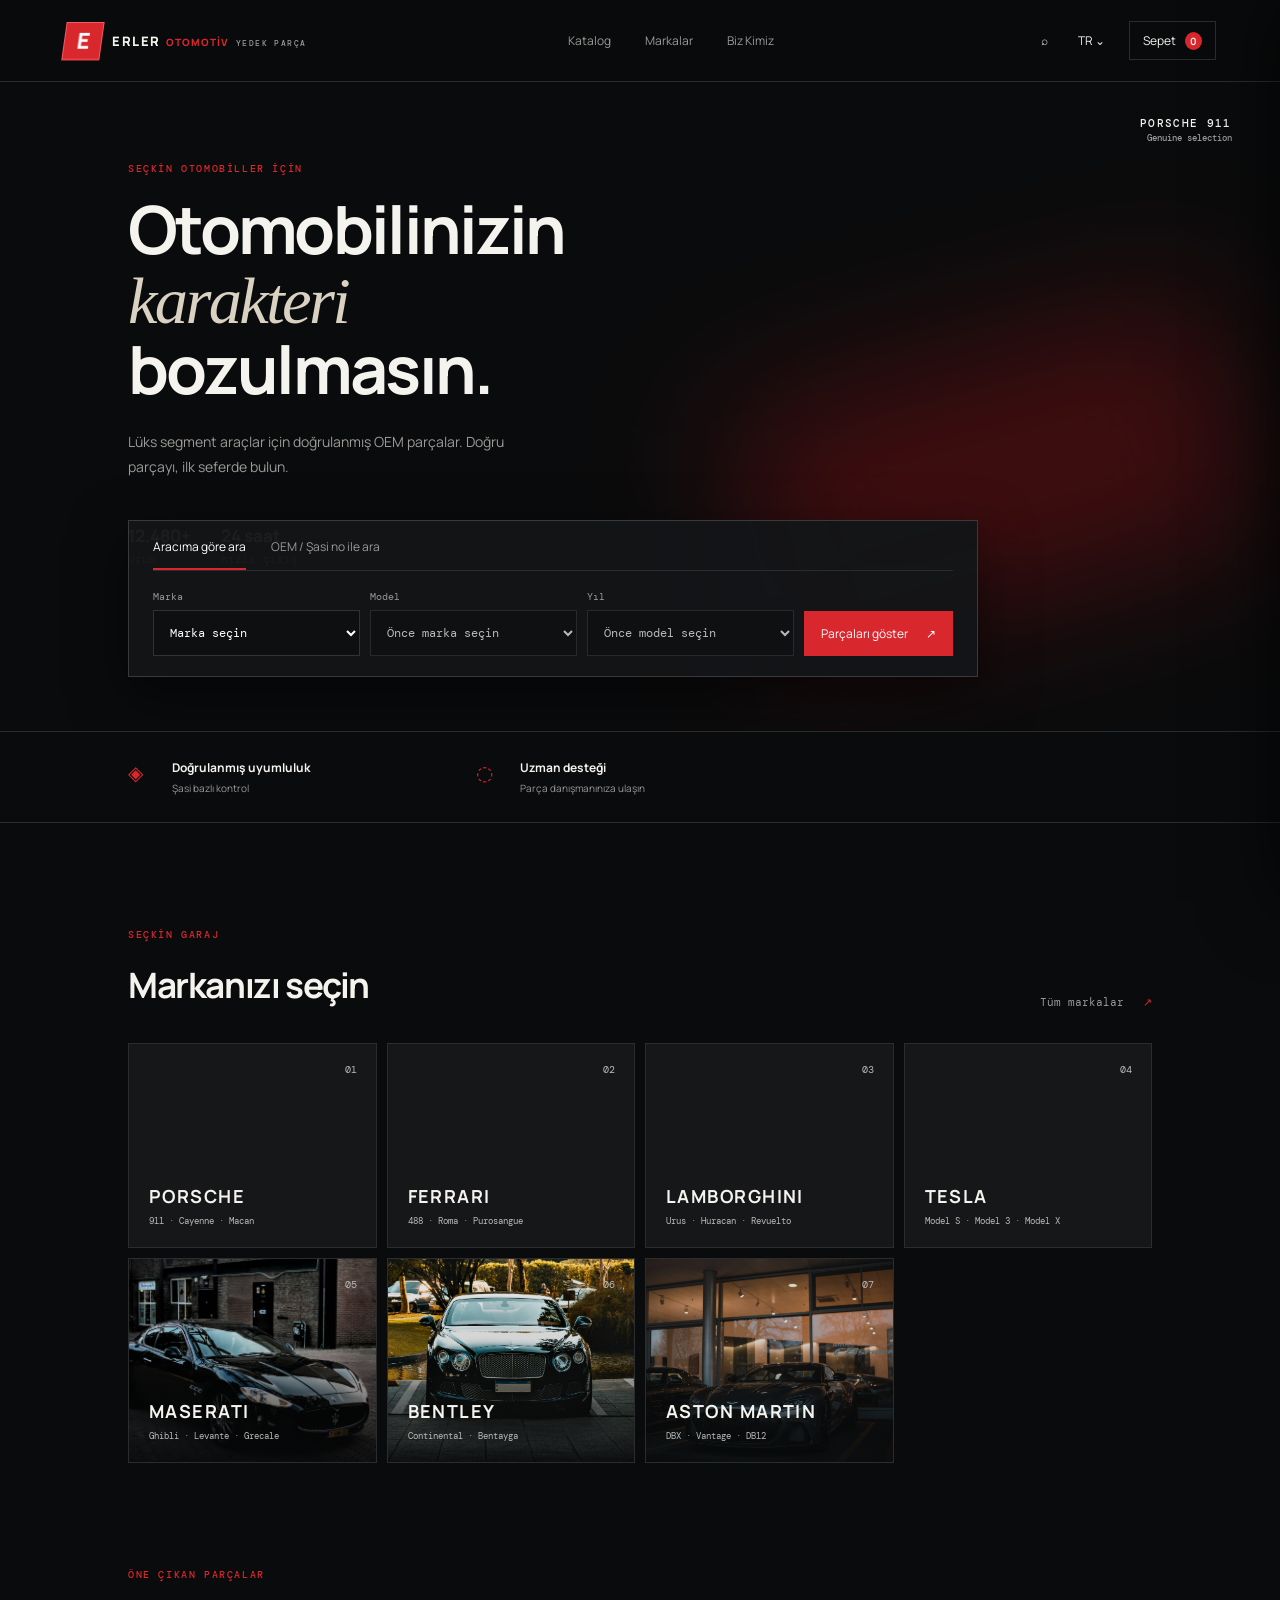
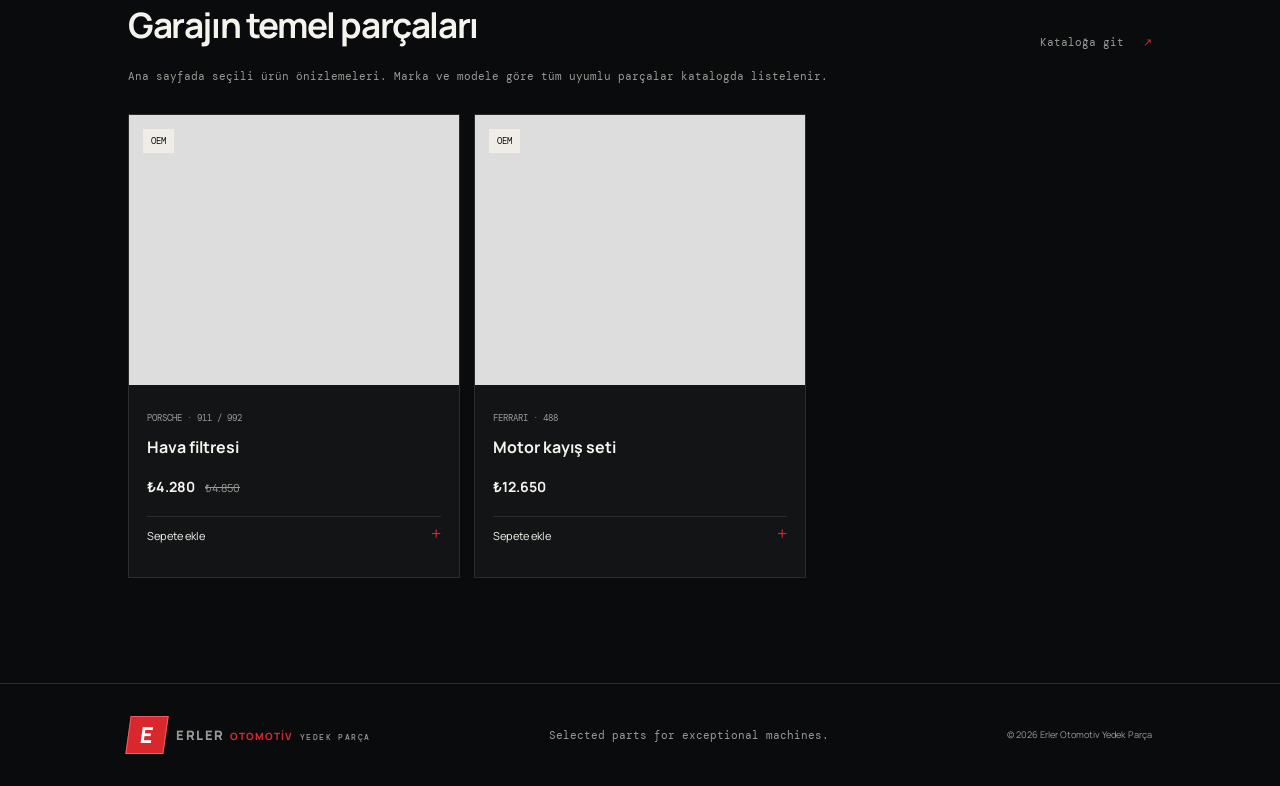
==== commit 212e3e5e: "Add Porsche model parts catalog" ====
--- a/index.html
+++ b/index.html
@@ -36,7 +36,7 @@
 
     <section class="section" id="brands"><div class="section-head"><div><p class="eyebrow">SEÇKİN GARAJ</p><h2>Markanızı seçin</h2></div><a class="text-link" href="#brands" data-page="brands">Tüm markalar <span>↗</span></a></div><div class="brand-grid"><a class="brand-card porsche vehicle-media" data-brand="porsche" data-media="assets/vehicles/porsche-911.jpg" data-media-label="Porsche araç görseli" href="#search-panel"><span>01</span><strong>PORSCHE</strong><small>911 · Cayenne · Macan</small></a><a class="brand-card ferrari vehicle-media" data-brand="ferrari" data-media="assets/vehicles/ferrari-488.jpg" data-media-label="Ferrari araç görseli" href="#search-panel"><span>02</span><strong>FERRARI</strong><small>488 · Roma · Purosangue</small></a><a class="brand-card lamborghini vehicle-media" data-brand="lamborghini" data-media="assets/vehicles/lamborghini-urus.jpg" data-media-label="Lamborghini araç görseli" href="#search-panel"><span>03</span><strong>LAMBORGHINI</strong><small>Urus · Huracan · Revuelto</small></a><a class="brand-card tesla vehicle-media" data-brand="tesla" data-media="assets/vehicles/tesla-model-s.jpg" data-media-label="Tesla araç görseli" href="#search-panel"><span>04</span><strong>TESLA</strong><small>Model S · Model 3 · Model X</small></a><a class="brand-card maserati vehicle-media" data-brand="maserati" data-media="https://images.unsplash.com/photo-1553440569-bcc63803a83d?auto=format&fit=crop&w=1200&q=85" data-media-label="Maserati Levante araç görseli" href="#search-panel"><span>05</span><strong>MASERATI</strong><small>Ghibli · Levante · Grecale</small></a><a class="brand-card bentley vehicle-media" data-brand="bentley" data-media="https://images.unsplash.com/photo-1563720223185-11003d516935?auto=format&fit=crop&w=1200&q=85" data-media-label="Bentley Continental GT araç görseli" href="#search-panel"><span>06</span><strong>BENTLEY</strong><small>Continental · Bentayga</small></a><a class="brand-card aston-martin vehicle-media" data-brand="aston-martin" data-media="https://images.unsplash.com/photo-1552519507-da3b142c6e3d?auto=format&fit=crop&w=1200&q=85" data-media-label="Aston Martin DBX araç görseli" href="#search-panel"><span>07</span><strong>ASTON MARTIN</strong><small>DBX · Vantage · DB12</small></a></div></section>
 
-    <section class="section products" id="catalog"><div class="section-head"><div><p class="eyebrow">GERÇEK STOK</p><h2>Garajın temel parçaları</h2></div><a class="text-link" href="#catalog" data-page="catalog">Kataloğa git <span>↗</span></a></div><div class="product-grid"><article class="product-card" data-brand="porsche"><div class="product-image part-media" data-media="assets/parts/porsche-911-air-filter.jpg" data-media-label="Porsche 911 hava filtresi görseli"><span class="product-tag">OEM</span></div><div class="product-info"><small>PORSCHE · 911 / 992</small><h3>Hava filtresi</h3><strong>₺4.280 <del>₺4.850</del></strong></div></article><article class="product-card" data-brand="ferrari"><div class="product-image part-media" data-media="assets/parts/ferrari-488-engine-belt-kit.jpg" data-media-label="Ferrari 488 motor kayış seti görseli"><span class="product-tag">OEM</span></div><div class="product-info"><small>FERRARI · 488</small><h3>Motor kayış seti</h3><strong>₺12.650</strong></div></article></div></section>
+    <section class="section products" id="catalog"><div class="section-head"><div><p class="eyebrow">ÖNE ÇIKAN PARÇALAR</p><h2>Garajın temel parçaları</h2></div><a class="text-link" href="#catalog" data-page="catalog">Kataloğa git <span>↗</span></a></div><p class="section-note">Ana sayfada seçili ürün önizlemeleri. Marka ve modele göre tüm uyumlu parçalar katalogda listelenir.</p><div class="product-grid"><article class="product-card" data-brand="porsche"><div class="product-image part-media" data-media="assets/parts/porsche-911-air-filter.jpg" data-media-label="Porsche 911 hava filtresi görseli"><span class="product-tag">OEM</span></div><div class="product-info"><small>PORSCHE · 911 / 992</small><h3>Hava filtresi</h3><strong>₺4.280 <del>₺4.850</del></strong></div></article><article class="product-card" data-brand="ferrari"><div class="product-image part-media" data-media="assets/parts/ferrari-488-engine-belt-kit.jpg" data-media-label="Ferrari 488 motor kayış seti görseli"><span class="product-tag">OEM</span></div><div class="product-info"><small>FERRARI · 488</small><h3>Motor kayış seti</h3><strong>₺12.650</strong></div></article></div></section>
   </main>
   <section class="page-view" id="page-view" aria-hidden="true"></section>
   <aside class="cart-drawer" aria-label="Sepet özeti" aria-hidden="true"><div class="drawer-head"><div><p class="eyebrow">SİPARİŞİNİZ</p><h2>Sepetiniz</h2></div><button class="close-cart" type="button" aria-label="Sepeti kapat">×</button></div><div class="cart-items"></div><div class="cart-empty">Sepetiniz henüz boş.</div><div class="cart-total"><span>Toplam</span><strong>₺0</strong></div><button class="checkout" type="button">Ödemeye geç <span>↗</span></button></aside>
--- a/styles.css
+++ b/styles.css
@@ -1,3 +1,4 @@
+ .section-note{color:var(--muted);font:11px 'DM Mono',monospace;margin:-15px 0 28px;line-height:1.6}.model-switcher,.porsche-categories{display:flex;flex-wrap:wrap;gap:8px;margin:35px 0 22px}.model-switcher button,.porsche-categories button{background:transparent;border:1px solid var(--line);color:var(--muted);padding:11px 15px;font:11px 'DM Mono',monospace;cursor:pointer}.model-switcher button.active,.porsche-categories button.active,.model-switcher button:hover,.porsche-categories button:hover{background:var(--red);border-color:var(--red);color:#fff}.porsche-categories{margin:0 0 25px}.porsche-parts-list{display:grid;border-top:1px solid var(--line)}.porsche-part-row{display:grid;grid-template-columns:1fr auto auto;align-items:center;gap:25px;padding:22px 0;border-bottom:1px solid var(--line)}.porsche-part-row small{color:var(--red);font:10px 'DM Mono',monospace}.porsche-part-row h3{margin:8px 0;font-size:17px}.porsche-part-row span{color:var(--muted);font:10px 'DM Mono',monospace}.porsche-part-row>strong{font-size:16px;white-space:nowrap}.part-detail{background:transparent;border:1px solid var(--line);color:var(--ink);padding:10px 13px;font:10px 'DM Mono',monospace;cursor:pointer}.part-detail span{color:var(--red);margin-left:8px}.porsche-part-row .part-detail:hover{border-color:var(--red)}@media(max-width:800px){.porsche-part-row{grid-template-columns:1fr auto}.porsche-part-row .part-detail{grid-column:1 / -1;text-align:left}.porsche-part-row>strong{grid-column:2;grid-row:1}}
  .vehicle-media,.part-media{background-image:none!important;background-color:#181b1e;background-position:center;background-size:cover}.vehicle-media.media-ready,.part-media.media-ready{background-image:var(--media-image)!important}.vehicle-media:before{content:'';position:absolute;inset:0;z-index:0;background:linear-gradient(180deg,rgba(7,8,9,.12) 0%,rgba(7,8,9,.2) 42%,rgba(7,8,9,.94) 100%)!important;pointer-events:none}.vehicle-media>*{z-index:1}.media-missing:after,.media-missing:before{content:none!important;display:none!important}.logo{gap:12px;letter-spacing:.08em}.logo-mark{display:grid!important;place-items:center;width:38px!important;height:38px!important;background:var(--red);color:#fff;border:1px solid #f05b60;transform:skew(-8deg);font:800 22px Manrope!important;letter-spacing:0}.logo strong{display:flex;align-items:baseline;gap:5px;font:800 13px Manrope;letter-spacing:.12em}.logo strong em{font-style:normal;color:var(--red);font-size:10px;letter-spacing:.1em}.logo strong small{display:block;color:var(--muted);font:500 8px 'DM Mono',monospace;letter-spacing:.18em;margin-left:2px}.trust-strip{grid-template-columns:repeat(2,1fr)}
  .media-studio{max-width:1180px;margin:0 auto;padding:110px 7vw 90px}.studio-intro{max-width:650px;margin-bottom:55px}.studio-intro h1{font-size:clamp(50px,7vw,90px);line-height:1;letter-spacing:-.06em;margin:0 0 25px}.studio-intro h1 i{font-family:Georgia,serif;font-weight:400;color:var(--warm)}.studio-intro>p:last-child{color:var(--muted);font-size:15px;line-height:1.8}.media-form{display:grid;grid-template-columns:1fr 1fr;gap:18px;padding:25px 0;border-top:1px solid var(--line);border-bottom:1px solid var(--line)}.media-form label{display:grid;gap:8px;color:var(--muted);font:10px 'DM Mono',monospace}.media-form label:nth-of-type(3){grid-column:1 / -1}.media-form select,.media-form input{background:#0d0f10;color:#fff;border:1px solid #303235;padding:14px;outline:none;font-size:12px}.media-form select:focus,.media-form input:focus{border-color:var(--red)}.media-form .primary{width:max-content}.generation-result{margin-top:55px;min-height:280px;border:1px solid var(--line);padding:25px;background:var(--surface)}.result-placeholder{color:var(--muted);font:11px 'DM Mono',monospace;min-height:190px;display:grid;place-items:center;text-align:center}.result-placeholder img{max-width:100%;max-height:500px;object-fit:contain}.result-placeholder p{color:var(--muted);font:10px 'DM Mono',monospace;line-height:1.7}@media(max-width:800px){.media-studio{padding:75px 6vw}.media-form{grid-template-columns:1fr}.media-form label:nth-of-type(3){grid-column:auto}.media-form .primary{width:100%}}
  .checkout-layout{display:grid;grid-template-columns:minmax(280px,560px) 260px;gap:70px;margin-top:55px}.checkout-form{display:grid;gap:18px}.checkout-form label{display:grid;gap:8px;color:var(--muted);font:10px 'DM Mono',monospace}.checkout-form input,.checkout-form textarea{width:100%;background:#0d0f10;color:#fff;border:1px solid #303235;padding:14px;outline:none;font:12px Manrope}.checkout-form textarea{min-height:125px;resize:vertical}.checkout-form input:focus,.checkout-form textarea:focus{border-color:var(--red)}.checkout-note{border-top:1px solid var(--line);padding-top:18px;color:var(--muted);font:11px 'DM Mono',monospace;line-height:1.7}.checkout-note strong{color:var(--ink);font:700 14px Manrope}.checkout-sum{display:block;margin-top:35px;font-size:18px!important}@media(max-width:800px){.checkout-layout{grid-template-columns:1fr;gap:35px}}
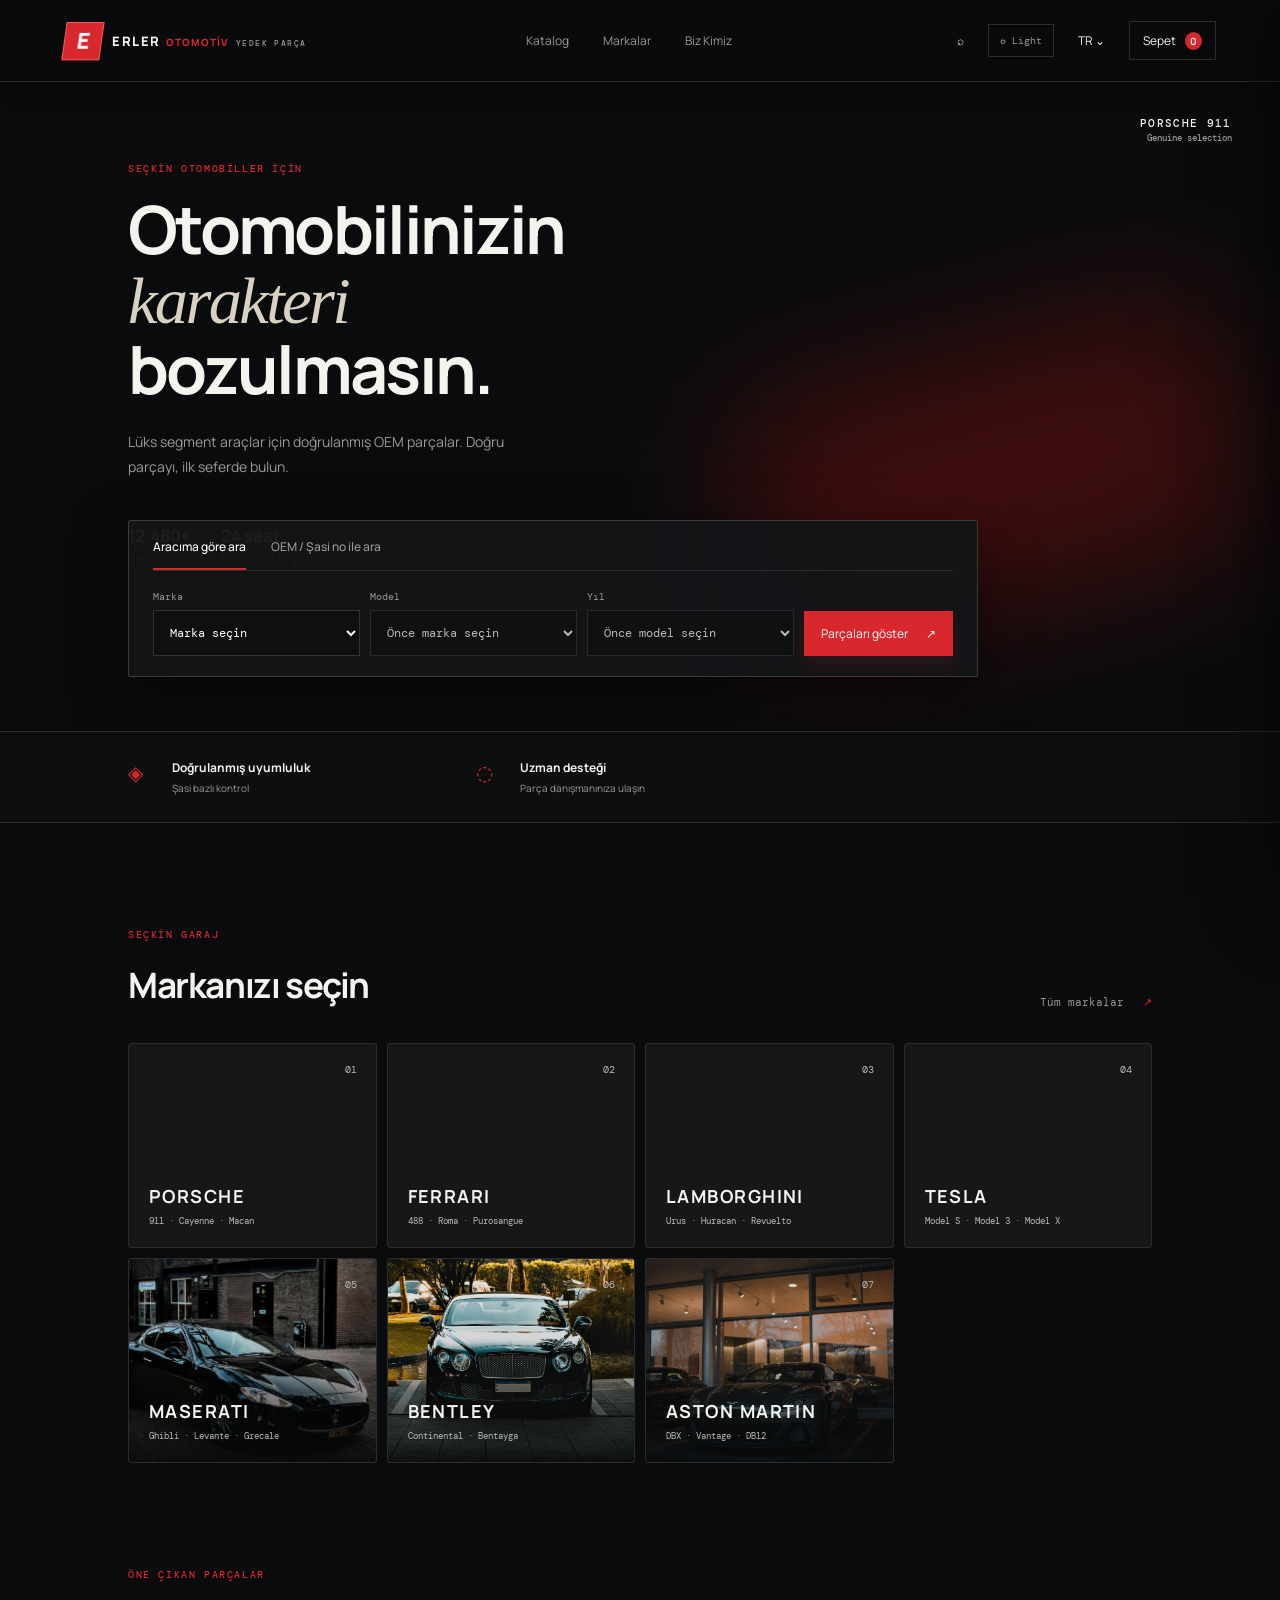
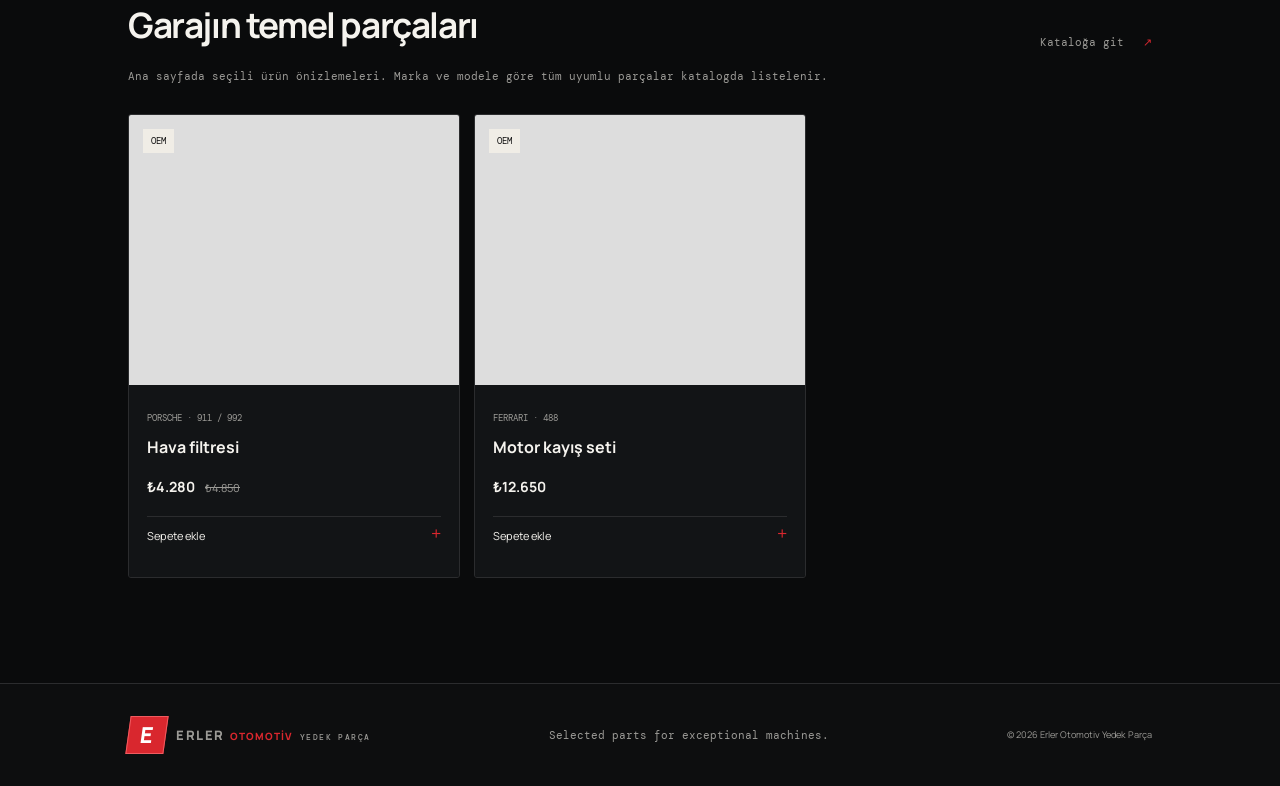
==== commit bffec3a6: "Add modern light and dark themes" ====
--- a/index.html
+++ b/index.html
@@ -22,7 +22,7 @@
     <nav class="main-nav" aria-label="Ana menü">
       <a href="#catalog" data-page="catalog">Katalog</a><a href="#brands" data-page="brands">Markalar</a><a href="#why" data-page="about">Biz Kimiz</a>
     </nav>
-    <div class="header-actions"><button class="icon-button" aria-label="Ara">⌕</button><button class="lang">TR <span>⌄</span></button><button class="cart" aria-label="Sepet">Sepet <b>0</b></button></div>
+    <div class="header-actions"><button class="icon-button" aria-label="Ara">⌕</button><button class="theme-toggle" type="button" aria-label="Açık temaya geç">☼ <span>Light</span></button><button class="lang">TR <span>⌄</span></button><button class="cart" aria-label="Sepet">Sepet <b>0</b></button></div>
   </header>
 
   <main id="top">
--- a/styles.css
+++ b/styles.css
@@ -1,3 +1,8 @@
+/* Modern theme layer */
+:root{--bg:#090a0b;--surface:#111315;--ink:#f4f3ef;--muted:#92918d;--line:#292b2e;--red:#d9272e;--warm:#d9d1c1;--control:#0e1011}
+:root[data-theme="light"]{--bg:#f3f1ec;--surface:#fffdf8;--ink:#171819;--muted:#686965;--line:#d8d5ce;--warm:#766044;--control:#fff}
+html,body{background:var(--bg);color:var(--ink);transition:background-color .3s,color .3s}body{letter-spacing:0}.site-header{background:color-mix(in srgb,var(--bg) 90%,transparent);border-color:var(--line);box-shadow:0 8px 30px #00000012}.theme-toggle{display:inline-flex;align-items:center;gap:6px;background:transparent;border:1px solid var(--line);color:var(--ink);padding:9px 11px;cursor:pointer;font:10px 'DM Mono',monospace}.theme-toggle span{color:var(--muted)}.main-nav a,.header-actions{transition:color .2s}.hero{border-color:var(--line)}.hero-copy{padding-top:80px}.hero h1{letter-spacing:-.055em}.hero-search{border-color:var(--line);background:color-mix(in srgb,var(--surface) 94%,transparent);border-radius:2px}.search-tabs button{font-weight:500}.search-form select,.search-form input,.media-form select,.media-form input,.checkout-form input,.checkout-form textarea{background:var(--control);color:var(--ink);border-color:var(--line)}.primary{box-shadow:0 8px 18px #d9272e26}.trust-strip{background:color-mix(in srgb,var(--surface) 40%,transparent);border-color:var(--line)}.section{padding-top:88px}.section h2{letter-spacing:-.055em}.brand-card{border-color:var(--line);border-radius:3px}.brand-card:hover{box-shadow:0 16px 35px #00000030}.product-card{border-color:var(--line);border-radius:3px;overflow:hidden;transition:transform .25s,box-shadow .25s}.product-card:hover{transform:translateY(-4px);box-shadow:0 16px 35px #00000025}.product-info{background:var(--surface)}.cart-drawer,.product-modal-card{background:var(--surface);border-color:var(--line)}.page-view{background:var(--bg)}.page-inner h1{letter-spacing:-.065em}.model-switcher button,.porsche-categories button,.filter-button,.part-detail{border-color:var(--line);color:var(--ink)}footer{border-color:var(--line);background:color-mix(in srgb,var(--surface) 35%,transparent)}
+@media(max-width:800px){.theme-toggle span{display:none}.header-actions{gap:7px}.site-header{height:74px}.hero-copy{padding-top:56px}.section{padding-top:64px}}
  .section-note{color:var(--muted);font:11px 'DM Mono',monospace;margin:-15px 0 28px;line-height:1.6}.model-switcher,.porsche-categories{display:flex;flex-wrap:wrap;gap:8px;margin:35px 0 22px}.model-switcher button,.porsche-categories button{background:transparent;border:1px solid var(--line);color:var(--muted);padding:11px 15px;font:11px 'DM Mono',monospace;cursor:pointer}.model-switcher button.active,.porsche-categories button.active,.model-switcher button:hover,.porsche-categories button:hover{background:var(--red);border-color:var(--red);color:#fff}.porsche-categories{margin:0 0 25px}.porsche-parts-list{display:grid;border-top:1px solid var(--line)}.porsche-part-row{display:grid;grid-template-columns:1fr auto auto;align-items:center;gap:25px;padding:22px 0;border-bottom:1px solid var(--line)}.porsche-part-row small{color:var(--red);font:10px 'DM Mono',monospace}.porsche-part-row h3{margin:8px 0;font-size:17px}.porsche-part-row span{color:var(--muted);font:10px 'DM Mono',monospace}.porsche-part-row>strong{font-size:16px;white-space:nowrap}.part-detail{background:transparent;border:1px solid var(--line);color:var(--ink);padding:10px 13px;font:10px 'DM Mono',monospace;cursor:pointer}.part-detail span{color:var(--red);margin-left:8px}.porsche-part-row .part-detail:hover{border-color:var(--red)}@media(max-width:800px){.porsche-part-row{grid-template-columns:1fr auto}.porsche-part-row .part-detail{grid-column:1 / -1;text-align:left}.porsche-part-row>strong{grid-column:2;grid-row:1}}
  .vehicle-media,.part-media{background-image:none!important;background-color:#181b1e;background-position:center;background-size:cover}.vehicle-media.media-ready,.part-media.media-ready{background-image:var(--media-image)!important}.vehicle-media:before{content:'';position:absolute;inset:0;z-index:0;background:linear-gradient(180deg,rgba(7,8,9,.12) 0%,rgba(7,8,9,.2) 42%,rgba(7,8,9,.94) 100%)!important;pointer-events:none}.vehicle-media>*{z-index:1}.media-missing:after,.media-missing:before{content:none!important;display:none!important}.logo{gap:12px;letter-spacing:.08em}.logo-mark{display:grid!important;place-items:center;width:38px!important;height:38px!important;background:var(--red);color:#fff;border:1px solid #f05b60;transform:skew(-8deg);font:800 22px Manrope!important;letter-spacing:0}.logo strong{display:flex;align-items:baseline;gap:5px;font:800 13px Manrope;letter-spacing:.12em}.logo strong em{font-style:normal;color:var(--red);font-size:10px;letter-spacing:.1em}.logo strong small{display:block;color:var(--muted);font:500 8px 'DM Mono',monospace;letter-spacing:.18em;margin-left:2px}.trust-strip{grid-template-columns:repeat(2,1fr)}
  .media-studio{max-width:1180px;margin:0 auto;padding:110px 7vw 90px}.studio-intro{max-width:650px;margin-bottom:55px}.studio-intro h1{font-size:clamp(50px,7vw,90px);line-height:1;letter-spacing:-.06em;margin:0 0 25px}.studio-intro h1 i{font-family:Georgia,serif;font-weight:400;color:var(--warm)}.studio-intro>p:last-child{color:var(--muted);font-size:15px;line-height:1.8}.media-form{display:grid;grid-template-columns:1fr 1fr;gap:18px;padding:25px 0;border-top:1px solid var(--line);border-bottom:1px solid var(--line)}.media-form label{display:grid;gap:8px;color:var(--muted);font:10px 'DM Mono',monospace}.media-form label:nth-of-type(3){grid-column:1 / -1}.media-form select,.media-form input{background:#0d0f10;color:#fff;border:1px solid #303235;padding:14px;outline:none;font-size:12px}.media-form select:focus,.media-form input:focus{border-color:var(--red)}.media-form .primary{width:max-content}.generation-result{margin-top:55px;min-height:280px;border:1px solid var(--line);padding:25px;background:var(--surface)}.result-placeholder{color:var(--muted);font:11px 'DM Mono',monospace;min-height:190px;display:grid;place-items:center;text-align:center}.result-placeholder img{max-width:100%;max-height:500px;object-fit:contain}.result-placeholder p{color:var(--muted);font:10px 'DM Mono',monospace;line-height:1.7}@media(max-width:800px){.media-studio{padding:75px 6vw}.media-form{grid-template-columns:1fr}.media-form label:nth-of-type(3){grid-column:auto}.media-form .primary{width:100%}}
